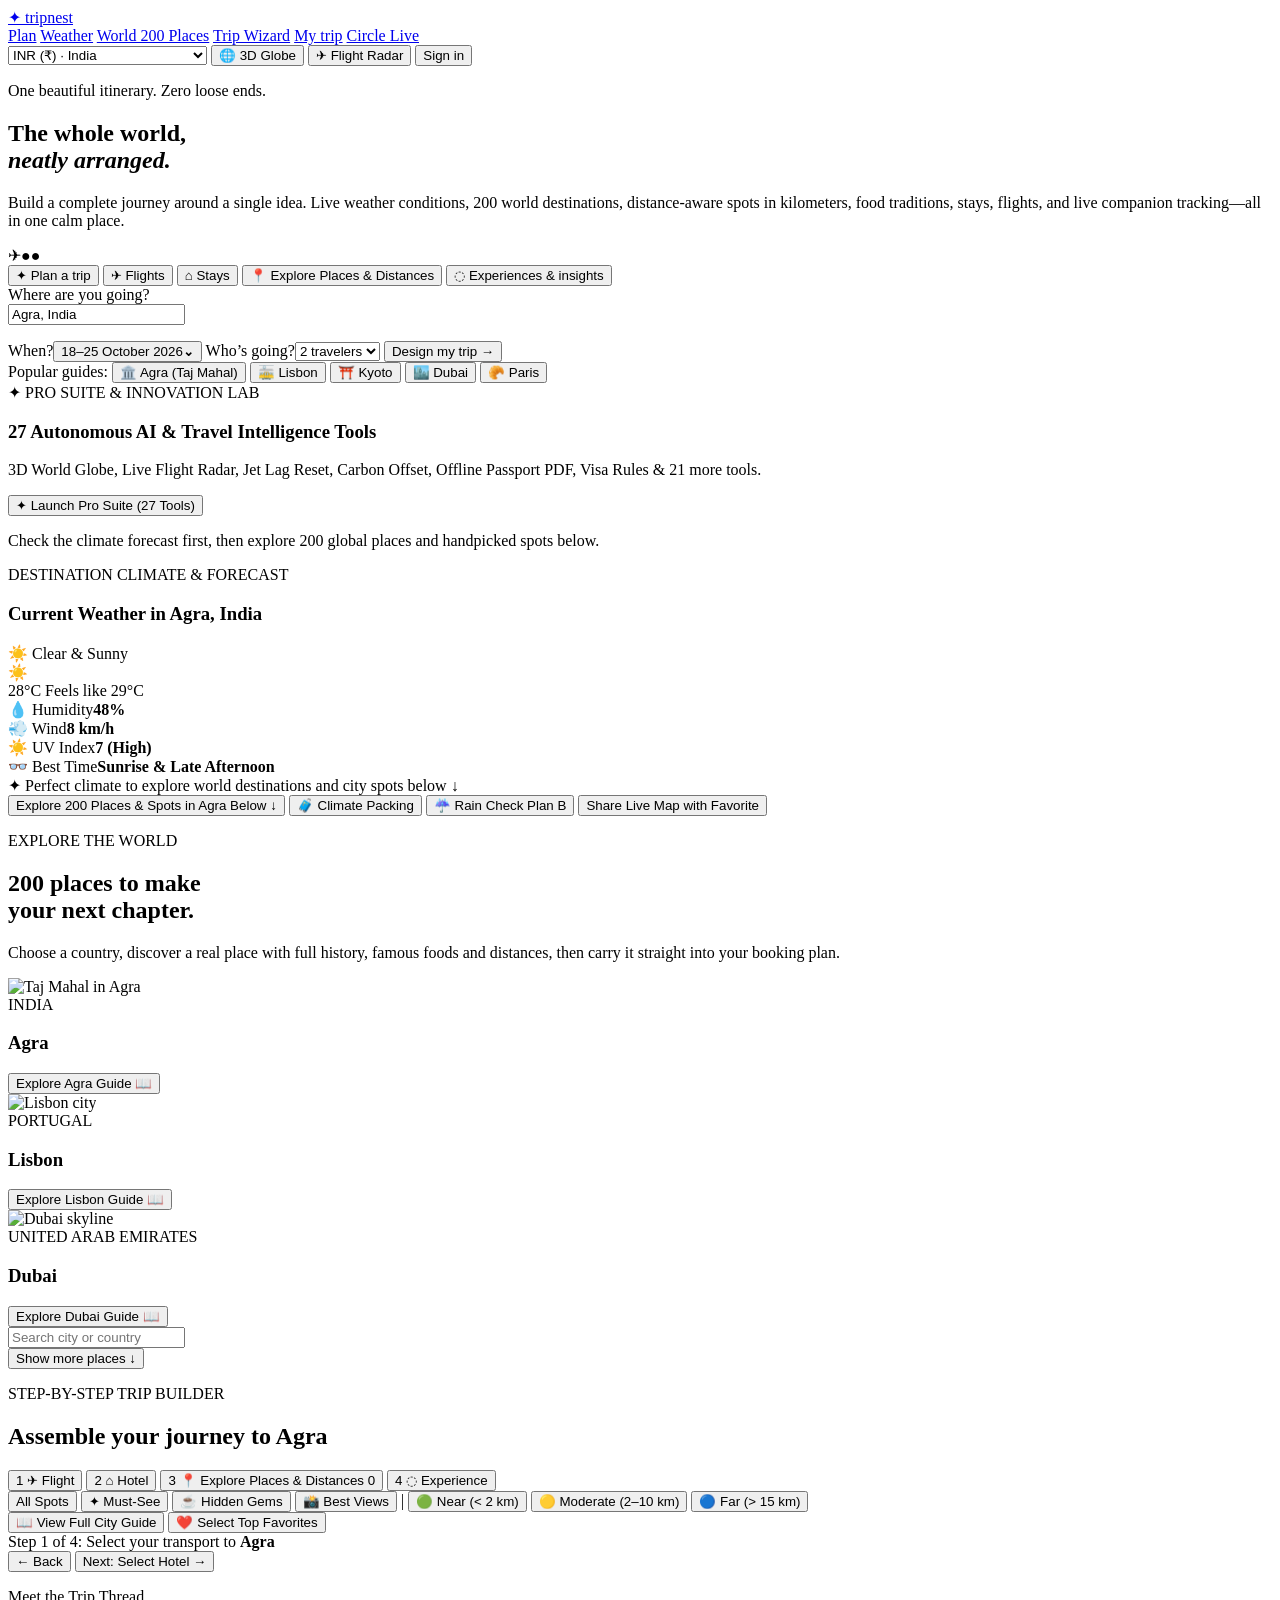
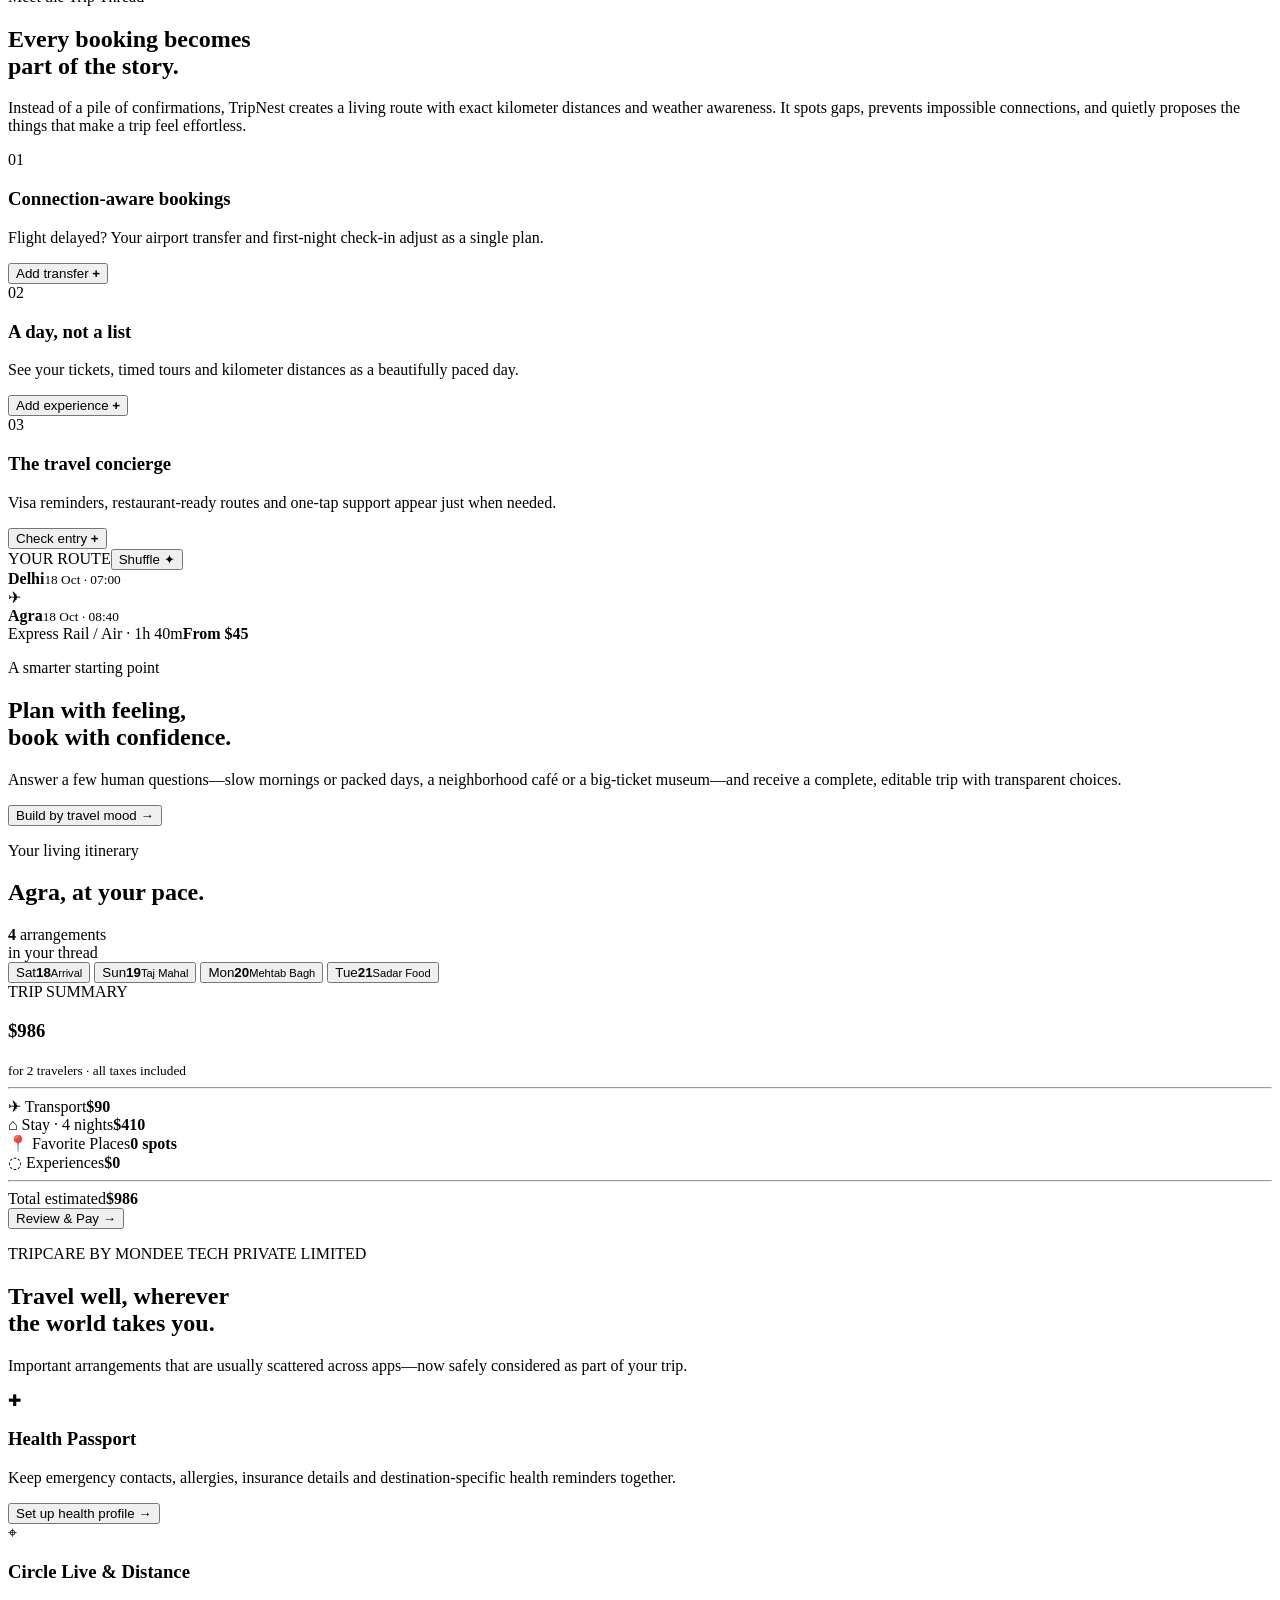
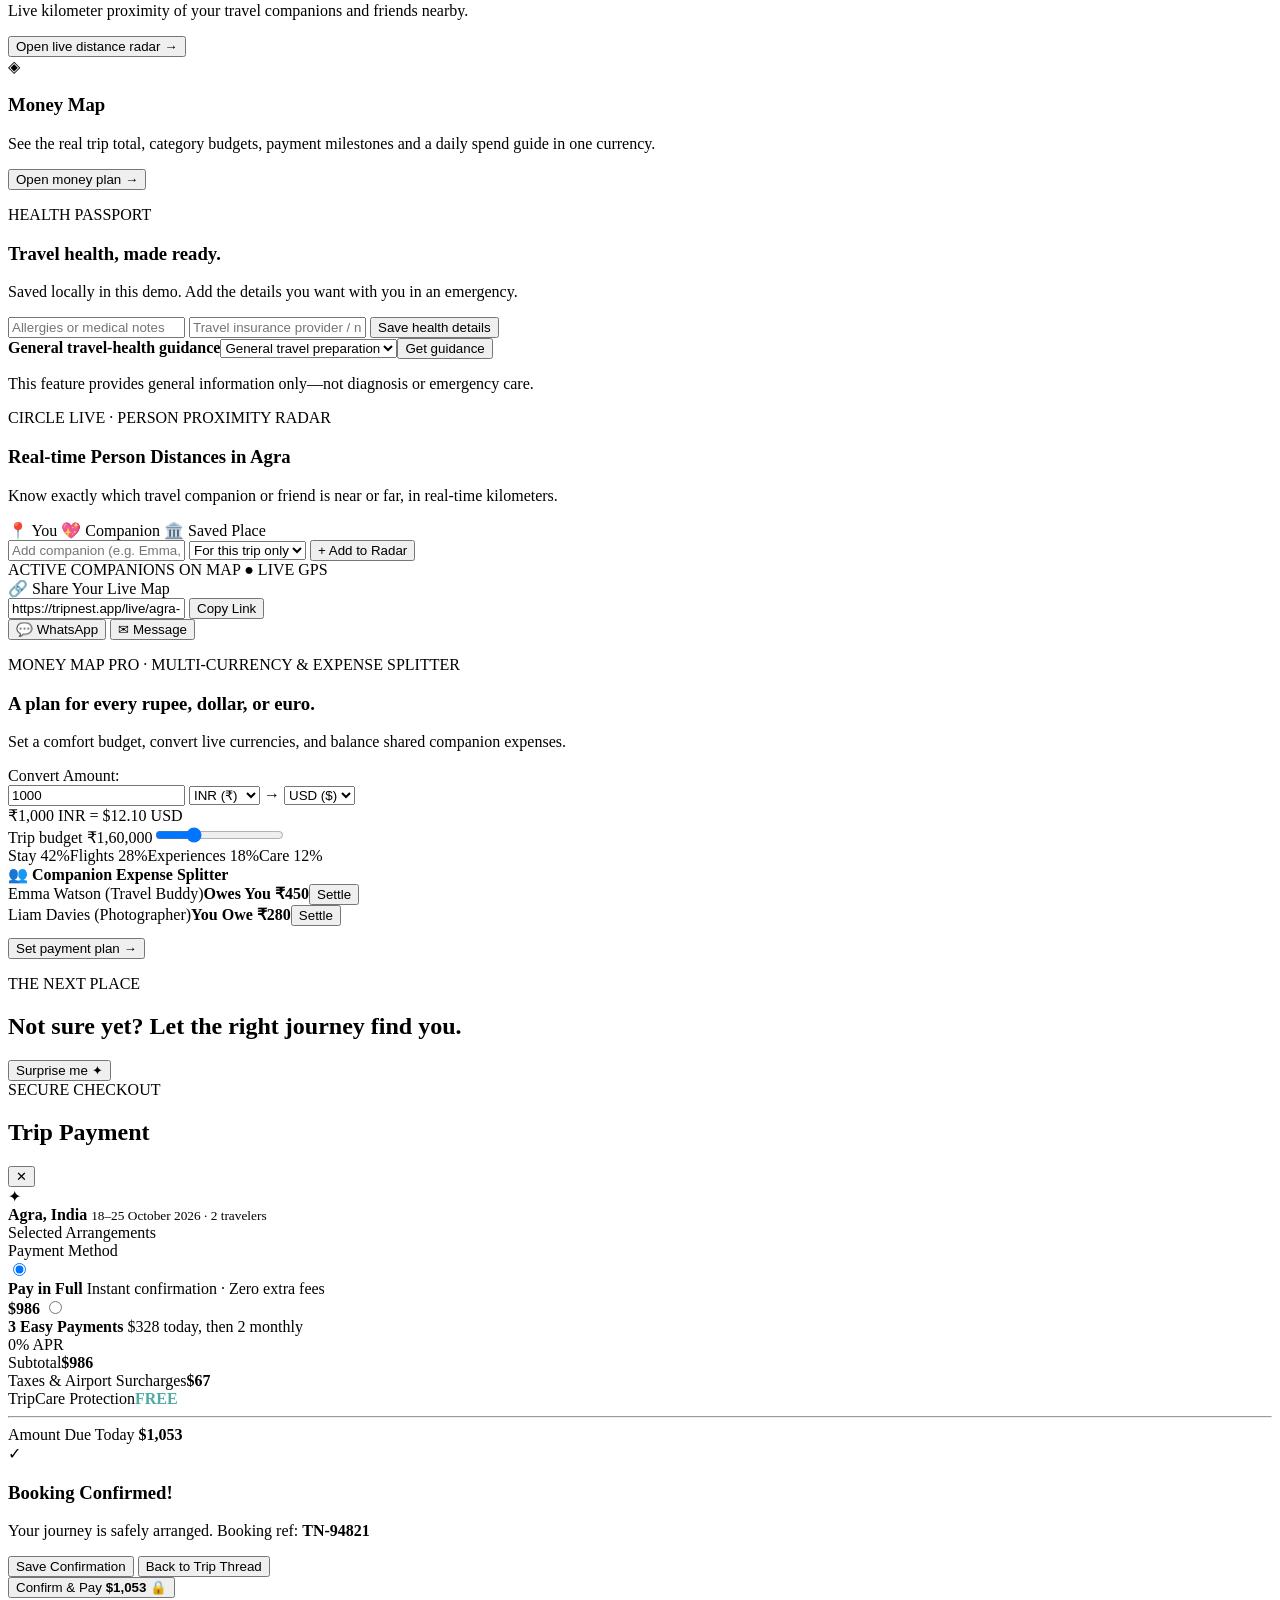
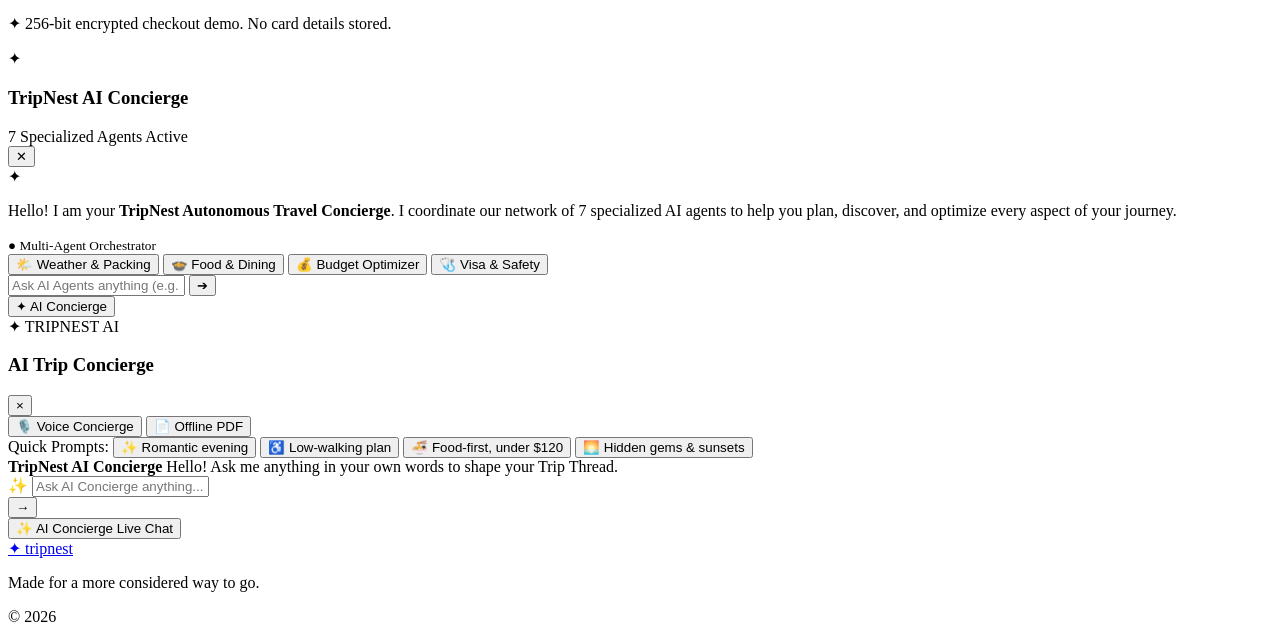
==== index.html @ 968e50c2 "Fix Render deployment: add Procfile, render.yaml, runtime.txt, update PORT binding & root layout" ====
<!doctype html>
<html lang="en">
  <head>
    <meta charset="UTF-8" />
    <meta name="viewport" content="width=device-width, initial-scale=1.0" />
    <title>TripNest — Everything for the journey</title>
    <link rel="preconnect" href="https://fonts.googleapis.com" />
    <link rel="preconnect" href="https://fonts.gstatic.com" crossorigin />
    <link href="https://fonts.googleapis.com/css2?family=DM+Sans:wght@400;500;600;700&family=Playfair+Display:wght@600;700&display=swap" rel="stylesheet" />
    <link rel="stylesheet" href="css/styles.css" />
    <link rel="stylesheet" href="css/styles-extra.css" />
    <link rel="stylesheet" href="css/styles-interactive.css" />
    <link rel="stylesheet" href="css/styles-world.css" />
    <link rel="stylesheet" href="css/styles-booking.css" />
    <link rel="stylesheet" href="css/styles-health.css" />
    <link rel="stylesheet" href="css/styles-features.css" />
    <link rel="stylesheet" href="https://unpkg.com/leaflet@1.9.4/dist/leaflet.css" crossorigin="" />
    <link rel="stylesheet" href="css/styles-livemap.css" />


    
  </head>
  <body>
    <header class="nav wrap">
      <a class="brand" href="#top" aria-label="TripNest home"><span>✦</span> tripnest</a>
      <nav>
        <a href="#planner">Plan</a>
        <a href="#weatherSection">Weather</a>
        <a href="#worldExplorer">World 200 Places</a>
        <a href="#wizardSection">Trip Wizard</a>
        <a href="#itinerary">My trip</a>
        <a href="#essentials">Circle Live</a>
      </nav>
      <div class="nav-actions">
        <select id="currencySelector" class="currency-nav-select" title="Change Currency">
          <option value="USD">USD ($) · United States</option>
          <option value="INR" selected>INR (₹) · India</option>
          <option value="EUR">EUR (€) · Europe</option>
          <option value="GBP">GBP (£) · United Kingdom</option>
          <option value="JPY">JPY (¥) · Japan</option>
          <option value="AED">AED (د.إ) · UAE</option>
          <option value="SGD">SGD (S$) · Singapore</option>
          <option value="AUD">AUD (A$) · Australia</option>
          <option value="CAD">CAD (C$) · Canada</option>
          <option value="CHF">CHF (Fr) · Switzerland</option>
          <option value="KRW">KRW (₩) · South Korea</option>
          <option value="THB">THB (฿) · Thailand</option>
          <option value="MYR">MYR (RM) · Malaysia</option>
          <option value="IDR">IDR (Rp) · Indonesia</option>
          <option value="TRY">TRY (₺) · Turkey</option>
          <option value="BRL">BRL (R$) · Brazil</option>
          <option value="MXN">MXN ($) · Mexico</option>
          <option value="ZAR">ZAR (R) · South Africa</option>
          <option value="EGP">EGP (£) · Egypt</option>
          <option value="NPR">NPR (रू) · Nepal</option>
          <option value="LKR">LKR (₨) · Sri Lanka</option>
          <option value="PKR">PKR (₨) · Pakistan</option>
          <option value="OMR">OMR (ر.ع.) · Oman</option>
          <option value="QAR">QAR (ر.ق) · Qatar</option>
          <option value="VND">VND (₫) · Vietnam</option>
          <option value="CNY">CNY (¥) · China</option>
          <option value="HKD">HKD (HK$) · Hong Kong</option>
          <option value="NOK">NOK (kr) · Norway / Iceland</option>
          <option value="SEK">SEK (kr) · Sweden</option>
          <option value="DKK">DKK (kr) · Denmark</option>
          <option value="CZK">CZK (Kč) · Czech Republic</option>
          <option value="PLN">PLN (zł) · Poland</option>
          <option value="HUF">HUF (Ft) · Hungary</option>
          <option value="NZD">NZD (NZ$) · New Zealand</option>
          <option value="MAD">MAD (د.م.) · Morocco</option>
          <option value="KES">KES (KSh) · Kenya</option>
          <option value="TZS">TZS (TSh) · Tanzania</option>
          <option value="PEN">PEN (S/) · Peru</option>
          <option value="ARS">ARS ($) · Argentina</option>
          <option value="CUP">CUP ($) · Cuba</option>
          <option value="MVR">MVR (Rf) · Maldives</option>
          <option value="KHR">KHR (៛) · Cambodia</option>
          <option value="PGK">PGK (K) · Papua New Guinea</option>
        </select>
        <button class="sign-in" id="openGlobeBtn">🌐 3D Globe</button>
        <button class="sign-in" id="openFlightRadarBtn">✈ Flight Radar</button>
        <button class="sign-in" id="accountBtn">Sign in</button>
      </div>
    </header>

    <main id="top">
      <section class="hero wrap">
        <p class="eyebrow">One beautiful itinerary. Zero loose ends.</p>
        <h1>The whole world,<br /><em>neatly arranged.</em></h1>
        <p class="hero-copy">Build a complete journey around a single idea. Live weather conditions, 200 world destinations, distance-aware spots in kilometers, food traditions, stays, flights, and live companion tracking—all in one calm place.</p>
        <div class="hero-art" aria-hidden="true"><span class="sun"></span><span class="orbit orbit-one"></span><span class="orbit orbit-two"></span><span class="plane">✈</span><span class="pin pin-one">●</span><span class="pin pin-two">●</span></div>
      </section>

      <!-- Main Planner Search Box with Autocomplete -->
      <section class="planner wrap" id="planner">
        <div class="tab-row" role="tablist" aria-label="Travel booking type">
          <button class="active" data-tab="trip">✦ Plan a trip</button>
          <button data-tab="flight">✈ Flights</button>
          <button data-tab="stay">⌂ Stays</button>
          <button data-tab="places">📍 Explore Places & Distances</button>
          <button data-tab="tour">◌ Experiences & insights</button>
        </div>

        <form id="searchForm" class="search-box">
          <div class="search-field-group">
            <label for="destination">Where are you going?</label>
            <div class="autocomplete-wrapper">
              <input id="destination" type="text" autocomplete="off" value="Agra, India" placeholder="Type city or country (e.g. Agra, Kyoto, Dubai, Paris)..." />
              <ul id="suggestions" class="suggestions-list hidden" role="listbox"></ul>
            </div>
          </div>
          <label>When?<button id="datePickerBtn" class="date-trigger" type="button"><span id="dateLabel">18–25 October 2026</span><b>⌄</b></button></label>
          <label>Who’s going?<select id="travelers"><option>2 travelers</option><option>1 traveler</option><option>3 travelers</option><option>4 travelers</option></select></label>
          <button class="search-btn" type="submit">Design my trip <span>→</span></button>
        </form>
        <div class="quick-destination-pills">
          <span>Popular guides:</span>
          <button type="button" class="quick-pill-btn" data-guide-place="Agra, India">🏛️ Agra (Taj Mahal)</button>
          <button type="button" class="quick-pill-btn" data-guide-place="Lisbon, Portugal">🚋 Lisbon</button>
          <button type="button" class="quick-pill-btn" data-guide-place="Kyoto, Japan">⛩️ Kyoto</button>
          <button type="button" class="quick-pill-btn" data-guide-place="Dubai, United Arab Emirates">🏙️ Dubai</button>
          <button type="button" class="quick-pill-btn" data-guide-place="Paris, France">🥐 Paris</button>
        </div>

        <!-- Integrated Pro Suite & Innovation Lab Featured Banner -->
        <div class="planner-suite-banner" id="plannerSuiteBanner">
          <div class="planner-suite-header">
            <div class="planner-suite-title">
              <span class="planner-suite-badge">✦ PRO SUITE & INNOVATION LAB</span>
              <h3>27 Autonomous AI & Travel Intelligence Tools</h3>
              <p>3D World Globe, Live Flight Radar, Jet Lag Reset, Carbon Offset, Offline Passport PDF, Visa Rules & 21 more tools.</p>
            </div>
            <button class="sign-in highlight-suite-btn" id="openOmniSuiteBtn">✦ Launch Pro Suite (27 Tools)</button>
          </div>
        </div>
        <p class="helper" id="searchMessage">Check the climate forecast first, then explore 200 global places and handpicked spots below.</p>
      </section>

      <!-- 1. LIVE WEATHER & CLIMATE CONDITIONS -->
      <section class="wrap weather-section" id="weatherSection">
        <div class="weather-card-container">
          <div class="weather-header">
            <div>
              <p class="eyebrow">DESTINATION CLIMATE & FORECAST</p>
              <h3>Current Weather in <span id="weatherCity">Agra, India</span></h3>
            </div>
            <span class="weather-badge" id="weatherConditionBadge">☀️ Clear & Sunny</span>
          </div>
          <div class="weather-body" id="weatherBody">
            <div class="weather-main-stat">
              <div class="weather-big-icon" id="weatherIcon">☀️</div>
              <div class="weather-temp-wrap">
                <span class="weather-temp" id="weatherTemp">28°C</span>
                <span class="weather-feels" id="weatherFeels">Feels like 29°C</span>
              </div>
            </div>
            <div class="weather-metrics">
              <div class="w-metric"><span>💧 Humidity</span><b id="weatherHumidity">48%</b></div>
              <div class="w-metric"><span>💨 Wind</span><b id="weatherWind">8 km/h</b></div>
              <div class="w-metric"><span>☀️ UV Index</span><b id="weatherUV">7 (High)</b></div>
              <div class="w-metric"><span>👓 Best Time</span><b id="weatherBestTime">Sunrise & Late Afternoon</b></div>
            </div>
            <div class="weather-forecast-days" id="weatherDays">
              <!-- Rendered via JS -->
            </div>
          </div>
          <div class="weather-action-bar">
            <div class="w-action-text">
              <span>✦ Perfect climate to explore world destinations and city spots below ↓</span>
            </div>
            <button id="jumpToPlacesBtn" class="weather-explore-btn" type="button">
              Explore 200 Places & Spots in <span class="dest-target-name">Agra</span> Below ↓
            </button>
            <button id="openPackingBtn" class="weather-share-btn" type="button">🧳 Climate Packing</button>
            <button id="openRainCheckBtn" class="weather-share-btn" type="button">☔ Rain Check Plan B</button>
            <button id="shareLiveMapBtn" class="weather-share-btn" type="button">Share Live Map with Favorite</button>
          </div>
        </div>
      </section>

      <!-- 2. EXPLORE THE WORLD: 50 PLACES TO MAKE YOUR NEXT CHAPTER (PLACED DIRECTLY UNDER WEATHER) -->
      <section class="world-explorer" id="worldExplorer">
        <div class="wrap">
          <div class="explorer-head">
            <div>
              <p class="eyebrow">EXPLORE THE WORLD</p>
              <h2>200 places to make<br />your next chapter.</h2>
            </div>
            <p>Choose a country, discover a real place with full history, famous foods and distances, then carry it straight into your booking plan.</p>
          </div>
          <div class="featured-places">
            <article class="feature-place"><img src="https://images.unsplash.com/photo-1564507592333-c60657eea523?auto=format&fit=crop&w=900&q=80" alt="Taj Mahal in Agra" /><div><span>INDIA</span><h3>Agra</h3><button data-guide-place="Agra, India">Explore Agra Guide 📖</button></div></article>
            <article class="feature-place"><img src="https://images.unsplash.com/photo-1509840841025-9088ba78a826?auto=format&fit=crop&w=900&q=80" alt="Lisbon city" /><div><span>PORTUGAL</span><h3>Lisbon</h3><button data-guide-place="Lisbon, Portugal">Explore Lisbon Guide 📖</button></div></article>
            <article class="feature-place"><img src="https://images.unsplash.com/photo-1512453979798-5ea266f8880c?auto=format&fit=crop&w=900&q=80" alt="Dubai skyline" /><div><span>UNITED ARAB EMIRATES</span><h3>Dubai</h3><button data-guide-place="Dubai, United Arab Emirates">Explore Dubai Guide 📖</button></div></article>
          </div>
          <div class="explorer-controls">
            <input id="placeSearch" placeholder="Search city or country" />
            <div id="continentFilters" class="continent-filters"></div>
          </div>
          <div class="place-grid" id="placeGrid"></div>
          <button class="load-more" id="loadMore">Show more places ↓</button>
        </div>
      </section>

      <!-- 3. STEP-BY-STEP TRIP BUILDER & CITY PLACES EXPLORER -->
      <section class="wrap wizard-section" id="wizardSection">
        <div class="wizard-container">
          <div class="wizard-header">
            <div>
              <p class="eyebrow">STEP-BY-STEP TRIP BUILDER</p>
              <h2 id="wizardHeading">Assemble your journey to <span class="dest-target-name">Agra</span></h2>
            </div>
            <div class="wizard-steps-nav">
              <button class="w-step-btn active" data-step="0"><span class="step-num">1</span> ✈ Flight</button>
              <button class="w-step-btn" data-step="1"><span class="step-num">2</span> ⌂ Hotel</button>
              <button class="w-step-btn" data-step="2"><span class="step-num">3</span> 📍 Explore Places & Distances <span id="favCountBadge" class="fav-count-pill">0</span></button>
              <button class="w-step-btn" data-step="3"><span class="step-num">4</span> ◌ Experience</button>
            </div>
          </div>

          <!-- Filter & Distance Toolbar for Places Step -->
          <div id="placesFilterBar" class="places-filter-toolbar hidden">
            <div class="places-filter-chips">
              <button class="place-filter-btn active" data-place-filter="all">All Spots</button>
              <button class="place-filter-btn" data-place-filter="must-see">✦ Must-See</button>
              <button class="place-filter-btn" data-place-filter="hidden-gem">☕ Hidden Gems</button>
              <button class="place-filter-btn" data-place-filter="view">📸 Best Views</button>
              <span class="filter-divider">|</span>
              <!-- Distance in Kilometers filters -->
              <button class="distance-filter-btn" data-distance-filter="near">🟢 Near (&lt; 2 km)</button>
              <button class="distance-filter-btn" data-distance-filter="moderate">🟡 Moderate (2–10 km)</button>
              <button class="distance-filter-btn" data-distance-filter="far">🔵 Far (&gt; 15 km)</button>
            </div>
            <div class="places-toolbar-actions">
              <button id="viewCityGuideBtn" class="city-guide-trigger-btn">📖 View Full City Guide</button>
              <button id="selectAllFavsBtn" class="select-all-favs-btn">❤️ Select Top Favorites</button>
            </div>
          </div>

          <div class="wizard-body">
            <div class="wizard-cards-grid" id="wizardCards"></div>
          </div>

          <div class="wizard-footer">
            <div class="wizard-status-info">
              <span id="wizardStepLabel">Step 1 of 4: Select your transport to <b class="dest-target-name">Agra</b></span>
            </div>
            <div class="wizard-actions">
              <button id="wizardBack" class="wizard-btn-back hidden">← Back</button>
              <button id="wizardNext" class="wizard-btn-next">Next: Select Hotel →</button>
            </div>
          </div>
        </div>
      </section>

      <section class="wrap concept" id="discover">
        <div><p class="eyebrow">Meet the Trip Thread</p><h2>Every booking becomes<br />part of the story.</h2></div>
        <p>Instead of a pile of confirmations, TripNest creates a living route with exact kilometer distances and weather awareness. It spots gaps, prevents impossible connections, and quietly proposes the things that make a trip feel effortless.</p>
      </section>

      <section class="wrap experience-grid" aria-label="Trip arrangements">
        <article class="feature-card coral"><span>01</span><h3>Connection-aware bookings</h3><p>Flight delayed? Your airport transfer and first-night check-in adjust as a single plan.</p><button data-add="Airport transfer">Add transfer <b>+</b></button></article>
        <article class="feature-card blue"><span>02</span><h3>A day, not a list</h3><p>See your tickets, timed tours and kilometer distances as a beautifully paced day.</p><button data-add="Pastel de nata workshop">Add experience <b>+</b></button></article>
        <article class="feature-card yellow"><span>03</span><h3>The travel concierge</h3><p>Visa reminders, restaurant-ready routes and one-tap support appear just when needed.</p><button data-add="Visa & entry check">Check entry <b>+</b></button></article>
      </section>

      <section class="wrap split-section">
        <div class="route-card"><div class="route-top"><span>YOUR ROUTE</span><button id="shuffleRoute">Shuffle ✦</button></div><div class="route-line"><div><i></i><b id="routeStart">Delhi</b><small>18 Oct · 07:00</small></div><span>✈</span><div><i></i><b id="routeEnd">Agra</b><small>18 Oct · 08:40</small></div></div><div class="route-footer"><span>Express Rail / Air · 1h 40m</span><strong id="routePrice">From $45</strong></div></div>
        <div><p class="eyebrow">A smarter starting point</p><h2>Plan with feeling,<br />book with confidence.</h2><p class="section-copy">Answer a few human questions—slow mornings or packed days, a neighborhood café or a big-ticket museum—and receive a complete, editable trip with transparent choices.</p><button class="outline-btn" id="buildMood">Build by travel mood →</button></div>
      </section>

      <!-- Living Itinerary + Trip Summary Total Card with Inter-Place Kilometers -->
      <section class="wrap itinerary-section" id="itinerary">
        <div class="section-head">
          <div><p class="eyebrow">Your living itinerary</p><h2 id="itineraryTitle">Agra, at your pace.</h2></div>
          <div class="trip-count"><b id="itemCount">4</b> arrangements<br />in your thread</div>
        </div>
        <div class="itinerary-layout">
          <div class="days">
            <button class="day active" data-day="0"><span>Sat</span><b>18</b><small>Arrival</small></button>
            <button class="day" data-day="1"><span>Sun</span><b>19</b><small>Taj Mahal</small></button>
            <button class="day" data-day="2"><span>Mon</span><b>20</b><small>Mehtab Bagh</small></button>
            <button class="day" data-day="3"><span>Tue</span><b>21</b><small>Sadar Food</small></button>
          </div>
          <div class="schedule" id="schedule"></div>
          
          <!-- Real-time Interactive Trip Total Summary Box -->
          <aside class="trip-total-summary-card">
            <div class="summary-badge">TRIP SUMMARY</div>
            <h3 id="summaryTotal">$986</h3>
            <small id="summaryTravelerCount">for 2 travelers · all taxes included</small>
            <hr />
            <div class="summary-items-list" id="summarySelectedItems">
              <div class="summary-row"><span class="sum-name">✈ Transport</span><b class="sum-price" id="sumFlightPrice">$90</b></div>
              <div class="summary-row"><span class="sum-name">⌂ Stay · 4 nights</span><b class="sum-price" id="sumStayPrice">$410</b></div>
              <div class="summary-row"><span class="sum-name">📍 Favorite Places</span><b class="sum-price" id="sumPlacesCount" style="color: var(--teal);">0 spots</b></div>
              <div class="summary-row" id="sumTourRow"><span class="sum-name">◌ Experiences</span><b class="sum-price" id="sumTourPrice">$0</b></div>
            </div>
            <hr />
            <div class="summary-total-row"><span>Total estimated</span><strong id="summaryGrandTotal">$986</strong></div>
            <button id="openPaymentDrawerBtn" class="pay-drawer-trigger-btn">Review & Pay →</button>
          </aside>
        </div>
      </section>

      <!-- Essentials with Live Person / Companion Distance Proximity in Circle Live -->
      <section class="wrap essentials" id="essentials">
        <div class="essentials-head"><div><p class="eyebrow">TRIPCARE BY MONDEE TECH PRIVATE LIMITED</p><h2>Travel well, wherever<br />the world takes you.</h2></div><p>Important arrangements that are usually scattered across apps—now safely considered as part of your trip.</p></div>
        <div class="essential-grid">
          <article><span>✚</span><h3>Health Passport</h3><p>Keep emergency contacts, allergies, insurance details and destination-specific health reminders together.</p><button data-panel="healthPanel">Set up health profile →</button></article>
          <article><span>⌖</span><h3>Circle Live & Distance</h3><p>Live kilometer proximity of your travel companions and friends nearby.</p><button data-panel="locationPanel">Open live distance radar →</button></article>
          <article><span>◈</span><h3>Money Map</h3><p>See the real trip total, category budgets, payment milestones and a daily spend guide in one currency.</p><button data-panel="budgetPanel">Open money plan →</button></article>
        </div>
        <div class="care-panel" id="healthPanel">
          <div><p class="eyebrow">HEALTH PASSPORT</p><h3>Travel health, made ready.</h3><p>Saved locally in this demo. Add the details you want with you in an emergency.</p></div>
          <form id="healthForm">
            <input id="allergies" placeholder="Allergies or medical notes" />
            <input id="insurance" placeholder="Travel insurance provider / number" />
            <button>Save health details</button>
          </form>
          <div class="health-advice"><b>General travel-health guidance</b><select id="healthTopic"><option value="general">General travel preparation</option><option value="mobility">Mobility and comfort</option><option value="medication">Medication planning</option><option value="heat">Heat and hydration</option></select><button type="button" id="healthAdviceBtn">Get guidance</button><p id="healthAdviceResult">This feature provides general information only—not diagnosis or emergency care.</p></div>
        </div>

        <!-- CIRCLE LIVE DISTANCE & PERSON PROXIMITY PANEL -->
        <div class="care-panel hidden" id="locationPanel">
          <div class="clp-header">
            <div>
              <p class="eyebrow">CIRCLE LIVE · PERSON PROXIMITY RADAR</p>
              <h3>Real-time Person Distances in <span class="dest-target-name">Agra</span></h3>
              <p>Know exactly which travel companion or friend is near or far, in real-time kilometers.</p>
            </div>
          </div>

          <!-- Interactive Leaflet Live Map -->
          <div class="live-map-wrapper">
            <div id="liveMap" class="live-map"></div>
            <div class="map-legend">
              <span class="legend-you">📍 You</span>
              <span class="legend-companion">💖 Companion</span>
              <span class="legend-place">🏛️ Saved Place</span>
            </div>
          </div>

          <!-- Add Companion Controls -->
          <div class="share-box">
            <input id="shareWith" placeholder="Add companion (e.g. Emma, Liam)..." />
            <select id="shareDuration"><option>For this trip only</option><option>Next 24 hours</option><option>Until I stop it</option></select>
            <button id="shareBtn" type="button">+ Add to Radar</button>
          </div>

          <!-- Live Radar Companion List -->
          <div class="circle-live-people-container">
            <div class="circle-radar-header">
              <span>ACTIVE COMPANIONS ON MAP</span>
              <span class="live-pulse-badge">● LIVE GPS</span>
            </div>
            <div class="circle-people-list" id="circlePeopleList">
              <!-- Dynamically populated with distance in km -->
            </div>
          </div>

          <!-- Share Live Map Link Controls -->
          <div class="share-link-controls">
            <div class="share-link-label"><span>🔗</span> Share Your Live Map</div>
            <div class="share-link-row">
              <input id="shareLinkInput" class="share-link-input" type="text" readonly value="https://tripnest.app/live/agra-link-demo" />
              <button id="copyShareLinkBtn" class="copy-link-btn">Copy Link</button>
            </div>
            <div class="share-quick-btns">
              <button id="shareWhatsAppBtn" class="share-wa-btn">💬 WhatsApp</button>
              <button id="shareMessageBtn" class="share-msg-btn">✉ Message</button>
            </div>
          </div>
        </div>

        <div class="care-panel hidden" id="budgetPanel">
          <div>
            <p class="eyebrow">MONEY MAP PRO · MULTI-CURRENCY & EXPENSE SPLITTER</p>
            <h3>A plan for every rupee, dollar, or euro.</h3>
            <p>Set a comfort budget, convert live currencies, and balance shared companion expenses.</p>
            <div class="currency-converter-box">
              <label>Convert Amount:</label>
              <div class="cc-row">
                <input id="ccAmount" type="number" value="1000" />
                <select id="ccFrom"><option value="USD">USD ($)</option><option value="INR" selected>INR (₹)</option><option value="EUR">EUR (€)</option><option value="AED">AED</option></select>
                <span>→</span>
                <select id="ccTo"><option value="USD" selected>USD ($)</option><option value="INR">INR (₹)</option><option value="EUR">EUR (€)</option><option value="AED">AED</option></select>
              </div>
              <div class="cc-result" id="ccResult">₹1,000 INR = $12.10 USD</div>
            </div>
          </div>
          <div class="budget-controls">
            <label>Trip budget <output id="budgetValue">₹1,60,000</output><input id="budgetRange" type="range" min="30000" max="500000" value="160000" step="5000" /></label>
            <div class="budget-bars"><span style="width:42%">Stay 42%</span><span style="width:28%">Flights 28%</span><span style="width:18%">Experiences 18%</span><span style="width:12%">Care 12%</span></div>
            <div class="companion-splitter-box">
              <b>👥 Companion Expense Splitter</b>
              <div class="splitter-list" id="splitterList">
                <div class="split-row"><span>Emma Watson (Travel Buddy)</span><strong class="owes-positive">Owes You ₹450</strong><button class="settle-btn">Settle</button></div>
                <div class="split-row"><span>Liam Davies (Photographer)</span><strong class="owes-negative">You Owe ₹280</strong><button class="settle-btn">Settle</button></div>
              </div>
            </div>
            <button id="paymentBtn" style="margin-top: 12px;">Set payment plan →</button>
          </div>
        </div>
      </section>

      <section class="wrap newsletter">
        <div><p class="eyebrow">THE NEXT PLACE</p><h2>Not sure yet? Let the right journey find you.</h2></div>
        <button id="surpriseBtn">Surprise me ✦</button>
      </section>
    </main>

    <!-- Dialogs -->
    <dialog id="accountDialog">
      <button class="close-modal" id="closeAccount" aria-label="Close">×</button>
      <p class="eyebrow">YOUR TRIPNEST ACCOUNT</p>
      <h2>Make every journey yours.</h2>
      <div class="account-tabs">
        <button class="active" data-account="signup">Create account</button>
        <button data-account="signin">Sign in</button>
      </div>
      <form id="accountForm">
        <input id="fullName" placeholder="Full name" required />
        <input id="email" type="email" placeholder="Email address" required />
        <input id="phone" type="tel" placeholder="Phone (optional)" />
        <input id="password" type="password" placeholder="Password" required />
        <button>Create my account</button>
      </form>
      <small>Your personal trip preferences are saved to your private TripNest profile.</small>
    </dialog>

    <dialog id="dateDialog">
      <button class="close-modal" id="closeDate" aria-label="Close">×</button>
      <p class="eyebrow">CHOOSE YOUR TRAVEL WINDOW</p>
      <h2>When will you go?</h2>
      <div class="calendar-controls">
        <select id="monthSelect" aria-label="Month"></select>
        <select id="yearSelect" aria-label="Year"></select>
      </div>
      <div class="weekdays"><span>Sun</span><span>Mon</span><span>Tue</span><span>Wed</span><span>Thu</span><span>Fri</span><span>Sat</span></div>
      <div class="calendar" id="calendar"></div>
      <p class="date-status" id="dateStatus">Choose a departure date, then a return date.</p>
      <button class="modal-main" id="applyDates">Apply travel dates</button>
    </dialog>

    <dialog id="bookingDialog" class="booking-dialog">
      <button class="close-modal" id="closeBooking" aria-label="Close">×</button>
      <div id="bookingContent"></div>
    </dialog>

    <!-- COMPREHENSIVE CITY & PLACE GUIDE MODAL -->
    <dialog id="placeDetailModal" class="place-detail-modal">
      <div class="pdm-header-wrap">
        <button id="closePlaceDetail" class="pdm-close-btn" aria-label="Close Guide">×</button>
        <div class="pdm-hero-banner" id="pdmHeroBanner">
          <img id="pdmHeroImg" src="https://images.unsplash.com/photo-1564507592333-c60657eea523?auto=format&fit=crop&w=900&q=80" alt="" />
          <div class="pdm-hero-overlay">
            <span class="pdm-country-tag" id="pdmCountryTag">INDIA · ASIA</span>
            <h2 id="pdmCityTitle">Agra</h2>
            <p id="pdmTagline">Home of the Taj Mahal, Mughal monuments & legendary sweets</p>
            <div class="pdm-quick-stats">
              <span>⏱ <b id="pdmTimeReq">2–3 Days Optimal</b></span>
              <span>💰 <b id="pdmDailyBudget">$35 – $140 / day</b></span>
              <span>☀️ <b id="pdmBestSeason">Oct to March</b></span>
            </div>
          </div>
        </div>
      </div>

      <div class="pdm-nav-tabs">
        <button class="pdm-tab active" data-pdm-tab="history">🏛️ History & Heritage</button>
        <button class="pdm-tab" data-pdm-tab="foods">🍲 Famous Foods</button>
        <button class="pdm-tab" data-pdm-tab="hotels">🏨 Hotel Arrangements & Km</button>
        <button class="pdm-tab" data-pdm-tab="streets">🏮 Favorite Streets & Distances</button>
        <button class="pdm-tab" data-pdm-tab="expenses">💰 Expenses & Time</button>
      </div>

      <div class="pdm-content-body" id="pdmContentBody">
        <!-- Rendered dynamically by JS -->
      </div>

      <div class="pdm-sticky-footer">
        <div class="pdm-footer-info">
          <span>Ready to shape this journey?</span>
          <b id="pdmFooterCityName">Agra, India Package Ready</b>
        </div>
        <button id="pdmApplyTripBtn" class="pdm-apply-btn">✦ Apply This City to My Trip →</button>
      </div>
    </dialog>

    <!-- RIGHT SIDE DARK SLIDE-IN PAYMENT PANEL -->
    <div id="paymentOverlay" class="payment-overlay"></div>
    <aside id="paymentSidePanel" class="payment-side-drawer" aria-hidden="true">
      <div class="drawer-header">
        <div>
          <span class="drawer-kicker">SECURE CHECKOUT</span>
          <h2 class="drawer-title">Trip Payment</h2>
        </div>
        <button id="closePaymentDrawer" class="drawer-close-btn" aria-label="Close Payment Panel">✕</button>
      </div>

      <div class="drawer-body">
        <div class="drawer-trip-dest">
          <span class="dest-flag">✦</span>
          <div>
            <b id="drawerDestName">Agra, India</b>
            <small id="drawerDates">18–25 October 2026 · 2 travelers</small>
          </div>
        </div>

        <div class="drawer-section-title">Selected Arrangements</div>
        <div class="drawer-item-list" id="drawerItemList">
          <!-- Dynamically populated -->
        </div>

        <div class="drawer-section-title">Payment Method</div>
        <div class="drawer-payment-options">
          <label class="drawer-pay-card active">
            <input type="radio" name="drawerPayMethod" value="full" checked />
            <div class="pay-info">
              <b>Pay in Full</b>
              <span>Instant confirmation · Zero extra fees</span>
            </div>
            <strong id="drawerFullTotal">$986</strong>
          </label>
          <label class="drawer-pay-card">
            <input type="radio" name="drawerPayMethod" value="split" />
            <div class="pay-info">
              <b>3 Easy Payments</b>
              <span id="drawerInstallmentText">$328 today, then 2 monthly</span>
            </div>
            <span class="split-tag">0% APR</span>
          </label>
        </div>

        <div class="drawer-price-summary">
          <div class="d-row"><span>Subtotal</span><b id="drawerSubtotal">$986</b></div>
          <div class="d-row"><span>Taxes & Airport Surcharges</span><b id="drawerTaxes">$67</b></div>
          <div class="d-row"><span>TripCare Protection</span><b style="color: #4eaba4;">FREE</b></div>
          <hr class="drawer-hr" />
          <div class="d-row total-row">
            <span>Amount Due Today</span>
            <strong id="drawerFinalTotal">$1,053</strong>
          </div>
        </div>

        <!-- Order Success State -->
        <div id="drawerSuccessState" class="drawer-success-state hidden">
          <div class="success-icon">✓</div>
          <h3>Booking Confirmed!</h3>
          <p>Your journey is safely arranged. Booking ref: <b id="bookingRef">TN-94821</b></p>
          <div class="success-actions">
            <button id="downloadItineraryBtn" class="drawer-secondary-btn">Save Confirmation</button>
            <button id="finishBookingBtn" class="drawer-primary-btn">Back to Trip Thread</button>
          </div>
        </div>

        <div id="drawerActionState">
          <button id="confirmPayDrawerBtn" class="drawer-confirm-btn">
            <span>Confirm & Pay <strong id="drawerBtnAmount">$1,053</strong></span>
            <span>🔒</span>
          </button>
          <p class="drawer-security-note">✦ 256-bit encrypted checkout demo. No card details stored.</p>
        </div>
      </div>
    </aside>

    <!-- NEW MODAL 1: FLIGHT & TRAIN STATUS RADAR -->
    <dialog id="flightStatusModal" class="flight-status-modal">
      <button class="close-modal" id="closeFlightRadar" aria-label="Close">×</button>
      <p class="eyebrow">LIVE FLIGHT & HIGH-SPEED TRAIN RADAR</p>
      <h2>Transport Status & Digital Boarding Pass</h2>
      <div class="fs-tabs">
        <button class="active" data-fs-tab="flight">✈ Flights Radar</button>
        <button data-fs-tab="train">🚆 High-Speed Trains</button>
      </div>
      <div class="fs-body">
        <div class="fs-search-row">
          <input id="fsSearchInput" placeholder="Search Flight No. (e.g. EK-502, TP-102, Gatimaan)..." />
          <button id="fsSearchBtn">Check Status</button>
        </div>
        <div class="fs-list" id="fsList">
          <!-- Dynamically Populated -->
        </div>

        <div class="seat-picker-section">
          <b>💺 Interactive Seat Selector</b>
          <small>Select your preferred seat for instant boarding pass generation</small>
          <div class="seat-grid" id="seatGrid">
            <!-- 6 Rows x 6 Seats Grid rendered by JS -->
          </div>
          <div class="selected-seat-info" id="selectedSeatInfo">Selected Seat: <b>12A (Window)</b></div>
        </div>

        <div class="boarding-pass-card" id="boardingPassCard">
          <div class="bp-header">
            <div>
              <span class="bp-brand">✦ TRIPNEST BOARDING PASS</span>
              <h3 id="bpFlightTitle">Gatimaan Express / Airport Connection</h3>
            </div>
            <span class="bp-badge">CONFIRMED</span>
          </div>
          <div class="bp-body">
            <div class="bp-col"><span>PASSENGER</span><b id="bpPassenger">Traveler</b></div>
            <div class="bp-col"><span>DESTINATION</span><b id="bpDest">Agra (AGR)</b></div>
            <div class="bp-col"><span>SEAT</span><b id="bpSeat">12A</b></div>
            <div class="bp-col"><span>GATE / PLATFORM</span><b>Gate 4 / Plat 1</b></div>
            <div class="bp-col"><span>BOARDING</span><b>06:30 AM</b></div>
            <div class="bp-col"><span>PASS CODE</span><b id="bpPassCode">TN-PASS-884</b></div>
          </div>
          <div class="bp-barcode-row">
            <div class="bp-barcode">||||| | |||| ||| ||||| || |||||| ||| |||||</div>
            <button id="downloadPassBtn" class="bp-download-btn">📲 Save Digital Pass</button>
          </div>
        </div>
      </div>
    </dialog>

    <!-- NEW MODAL 2: 3D WORLD GLOBE EXPLORER -->
    <dialog id="globeExplorerModal" class="globe-modal">
      <button class="close-modal" id="closeGlobeModal" aria-label="Close">×</button>
      <div class="globe-modal-header">
        <p class="eyebrow">INTERACTIVE 3D GLOBE EXPLORER</p>
        <h2>200 World Destinations & Flight Trajectories</h2>
        <div class="globe-controls">
          <button id="toggleGlobeRotateBtn">⏸ Pause Rotation</button>
          <button id="toggleGlobeArcsBtn">✈ Toggle Flight Arcs</button>
          <span class="globe-hint">Click & drag to spin globe · Hover pin to inspect city</span>
        </div>
      </div>
      <div class="globe-canvas-wrapper">
        <canvas id="globeCanvas" width="760" height="460"></canvas>
        <div class="globe-pin-info" id="globePinInfo">
          <b id="gpiCity">Agra, India</b>
          <span id="gpiDetail">Taj Mahal marble wonderland & Mughal heritage</span>
          <button id="gpiExploreBtn">Explore City Guide →</button>
        </div>
      </div>
    </dialog>

    <!-- NEW MODAL 3: OFFLINE TRAVEL PASSPORT PDF BOOKLET -->
    <dialog id="passportPdfModal" class="passport-pdf-modal">
      <button class="close-modal" id="closePassportPdf" aria-label="Close">×</button>
      <div class="passport-booklet" id="passportBooklet">
        <div class="pb-cover">
          <span class="pb-emblem">✦</span>
          <h2>TRIPNEST OFFICIAL TRAVEL PASSPORT</h2>
          <small>CONFIRMED ITINERARY & EMERGENCY HEALTH PROFILE</small>
        </div>
        <div class="pb-body">
          <div class="pb-section">
            <b>1. TRIP SUMMARY & DATES</b>
            <div class="pb-row"><span>Destination:</span><b id="pdfDest">Agra, India</b></div>
            <div class="pb-row"><span>Dates:</span><b id="pdfDates">18 Oct – 25 Oct 2026</b></div>
            <div class="pb-row"><span>Travelers:</span><b id="pdfTravelers">2 Travelers</b></div>
            <div class="pb-row"><span>Booking Ref:</span><b id="pdfRef">TN-94821</b></div>
          </div>
          <div class="pb-section">
            <b>2. TRANSPORT & HOTEL VOUCHER</b>
            <div class="pb-row"><span>Flight / Express:</span><b id="pdfFlight">Gatimaan Express (Executive)</b></div>
            <div class="pb-row"><span>Accommodation:</span><b id="pdfHotel">The Heritage Haveli Resort</b></div>
          </div>
          <div class="pb-section">
            <b>3. EMERGENCY HEALTH PASSPORT & CIRCLE LIVE</b>
            <div class="pb-row"><span>Emergency Health Notes:</span><b id="pdfHealth">Saved on private TripNest profile</b></div>
            <div class="pb-row"><span>Radar Circle Active:</span><b>Emma Watson, Liam Davies (Live GPS)</b></div>
          </div>
          <div class="pb-qr-footer">
            <div class="qr-placeholder">
              <div class="qr-box">■ □ ■<br />□ ■ □<br />■ □ ■</div>
              <small>Scan for Digital Verification</small>
            </div>
            <button id="printPassportBtn" class="print-passport-btn">🖨️ Print / Save as PDF</button>
          </div>
        </div>
      </div>
    </dialog>

    <!-- AGENTIC AI CONCIERGE DRAWER & OVERLAY -->
    <div id="agentChatOverlay" class="agent-chat-overlay" aria-hidden="true"></div>
    <aside id="agentChatDrawer" class="agent-chat-drawer" aria-label="TripNest AI Concierge">
      <div class="drawer-header">
        <div class="agent-drawer-title">
          <span class="agent-bot-avatar">✦</span>
          <div>
            <h3>TripNest AI Concierge</h3>
            <span class="agent-sub-status">7 Specialized Agents Active</span>
          </div>
        </div>
        <button class="close-drawer" id="closeAgentChatBtn" aria-label="Close Concierge">✕</button>
      </div>

      <div class="agent-chat-messages" id="agentChatMessages">
        <div class="agent-msg bot">
          <div class="agent-msg-avatar">✦</div>
          <div class="agent-msg-bubble">
            <p>Hello! I am your <strong>TripNest Autonomous Travel Concierge</strong>. I coordinate our network of 7 specialized AI agents to help you plan, discover, and optimize every aspect of your journey.</p>
            <small class="agent-tool-tag">● Multi-Agent Orchestrator</small>
          </div>
        </div>
      </div>

      <div class="agent-chat-quick-actions">
        <button class="chat-quick-pill" data-chat-ask="What is the live weather forecast and packing checklist for Agra?">🌤️ Weather & Packing</button>
        <button class="chat-quick-pill" data-chat-ask="Can you recommend the top authentic street food and dinner spots?">🍲 Food & Dining</button>
        <button class="chat-quick-pill" data-chat-ask="Optimize my budget and show the cost breakdown.">💰 Budget Optimizer</button>
        <button class="chat-quick-pill" data-chat-ask="What are the visa requirements and safety health protocols?">🩺 Visa & Safety</button>
      </div>

      <div class="agent-chat-input-row">
        <input type="text" id="agentChatInput" placeholder="Ask AI Agents anything (e.g. weather, food, routes, safety)..." />
        <button id="sendAgentChatBtn" aria-label="Send message">➔</button>
      </div>
    </aside>

    <!-- Floating AI Chatbot Launcher -->
    <div class="floating-ai-hub" id="floatingAiHub">
      <button class="ai-hub-chat-btn" id="openFloatingChatBtn" title="Chat with AI Concierge" aria-label="Open AI Assistant">
        <span class="ai-hub-pulse"></span>
        <span class="ai-hub-chat-label"><span class="sparkle">✦</span> AI Concierge</span>
      </button>
    </div>


    <!-- ======================================================== -->
    <!-- ✦ TRIPNEST OMNISUITE & INNOVATION LAB (27 PRO TOOLS) -->
    <!-- ======================================================== -->
    <dialog id="omniSuiteModal" class="omni-suite-modal">
      <div class="omni-modal-shell">
        <header class="omni-modal-header">
          <div class="omni-title-wrap">
            <div class="omni-badge">✦ PRO TRAVEL ENGINE</div>
            <h2>OmniSuite & Innovation Lab</h2>
            <p>27 Specialized Pro Tools & Unconventional Experiences for <span class="dest-target-name">Agra, India</span></p>
          </div>
          <div class="omni-header-controls">
            <div class="omni-search-box">
              <span class="search-icon">🔍</span>
              <input type="text" id="omniToolSearch" placeholder="Search 27 tools (e.g., time-travel, cinema, packing, plugs, binaural)..." />
            </div>
            <button class="close-modal omni-close-btn" id="closeOmniSuite" aria-label="Close OmniSuite">✕</button>
          </div>
        </header>

        <div class="omni-modal-body">
          <!-- Sidebar Navigation Tabs -->
          <nav class="omni-sidebar">
            <div class="omni-sidebar-group">
              <span class="omni-group-label">✦ INNOVATION LAB</span>
              <button class="omni-tab-btn active" data-tool="time-travel"><span class="t-icon">🕰️</span> Time-Travel Slider</button>
              <button class="omni-tab-btn" data-tool="cinema"><span class="t-icon">🎬</span> Cinema SetJetting</button>
              <button class="omni-tab-btn" data-tool="pantone"><span class="t-icon">🎨</span> Pantone Palette</button>
              <button class="omni-tab-btn" data-tool="serendipity"><span class="t-icon">🧭</span> Serendipity Compass</button>
              <button class="omni-tab-btn" data-tool="binaural"><span class="t-icon">🧠</span> Binaural Jet Lag Audio</button>
              <button class="omni-tab-btn" data-tool="coffee"><span class="t-icon">☕</span> Coffee & Tea Rituals</button>
              <button class="omni-tab-btn" data-tool="souvenir"><span class="t-icon">📦</span> Souvenir Inspector</button>
            </div>

            <div class="omni-sidebar-group">
              <span class="omni-group-label">⚡ SMART UTILITIES</span>
              <button class="omni-tab-btn" data-tool="packing"><span class="t-icon">🧳</span> Climate Packing List</button>
              <button class="omni-tab-btn" data-tool="raincheck"><span class="t-icon">☔</span> Rain Check Plan B</button>
              <button class="omni-tab-btn" data-tool="plugs"><span class="t-icon">🔌</span> Global Plugs & Voltage</button>
              <button class="omni-tab-btn" data-tool="tipping"><span class="t-icon">💵</span> Tipping & Bill Calculator</button>
              <button class="omni-tab-btn" data-tool="scams"><span class="t-icon">🚨</span> Tourist Scam Radar</button>
              <button class="omni-tab-btn" data-tool="dietary"><span class="t-icon">🥗</span> Dietary & Allergy Card</button>
              <button class="omni-tab-btn" data-tool="esim"><span class="t-icon">📶</span> eSIM Data Planner</button>
              <button class="omni-tab-btn" data-tool="baggage"><span class="t-icon">✈️</span> Baggage Allowance</button>
            </div>

            <div class="omni-sidebar-group">
              <span class="omni-group-label">🎧 AUDIO & VOICE</span>
              <button class="omni-tab-btn" data-tool="audiodocent"><span class="t-icon">🏛️</span> Spoken Monument Docent</button>
              <button class="omni-tab-btn" data-tool="phrasebook"><span class="t-icon">🗣️</span> Voice Phrasebook</button>
            </div>

            <div class="omni-sidebar-group">
              <span class="omni-group-label">🌱 BUDGET, ECO & TIME</span>
              <button class="omni-tab-btn" data-tool="carbon"><span class="t-icon">🌱</span> Carbon Footprint & Offset</button>
              <button class="omni-tab-btn" data-tool="frugalsplurge"><span class="t-icon">⚖️</span> Frugal vs Splurge Slider</button>
              <button class="omni-tab-btn" data-tool="timeline"><span class="t-icon">⏰</span> Visual Day Timeline</button>
              <button class="omni-tab-btn" data-tool="countdown"><span class="t-icon">⏳</span> Countdown & Passport Rule</button>
              <button class="omni-tab-btn" data-tool="jetlag"><span class="t-icon">😴</span> Circadian Jet Lag Reset</button>
            </div>

            <div class="omni-sidebar-group">
              <span class="omni-group-label">📸 CREATIVE & ARTIFACTS</span>
              <button class="omni-tab-btn" data-tool="postcard"><span class="t-icon">📸</span> Digital Postcard Studio</button>
              <button class="omni-tab-btn" data-tool="goldenhour"><span class="t-icon">🌅</span> Golden Hour Sun Tracker</button>
              <button class="omni-tab-btn" data-tool="unesco"><span class="t-icon">🏛️</span> UNESCO Site Badges</button>
              <button class="omni-tab-btn" data-tool="stargazing"><span class="t-icon">🌌</span> Stargazing & Moon Phase</button>
              <button class="omni-tab-btn" data-tool="pocketzine"><span class="t-icon">📜</span> Foldable Pocket Brochure</button>
            </div>
          </nav>

          <!-- Main Interactive Viewport -->
          <main class="omni-viewport" id="omniViewport">
            <!-- Dynamic Content rendered by app.js -->
          </main>
        </div>
      </div>
    </dialog>

    <!-- Floating Quick-Access Dock: AI Trip Concierge Chatbot -->
    <div class="ai-chat-widget-container" id="aiChatWidgetContainer">
      <!-- Slide-up AI Chat Drawer -->
      <div class="ai-chat-drawer hidden" id="aiChatDrawer" role="region" aria-label="AI Concierge Chat">
        <div class="ai-chat-drawer-header">
          <div class="ai-chat-drawer-title">
            <span class="ai-chat-badge">✦ TRIPNEST AI</span>
            <h3>AI Trip Concierge</h3>
          </div>
          <button type="button" class="ai-chat-close-btn" id="closeAiChatBtn" aria-label="Close chat">×</button>
        </div>

        <div class="ai-chat-drawer-body">
          <div class="ai-chat-drawer-actions">
            <button id="voiceSpeakBtn" type="button" class="voice-btn">🎙️ Voice Concierge</button>
            <button id="openPassportPdfBtn" type="button" class="passport-pdf-btn">📄 Offline PDF</button>
          </div>

          <div class="ai-prompts" id="aiConcierge">
            <span>Quick Prompts:</span>
            <button type="button" data-prompt="Make this trip more romantic with a surprise dinner">✨ Romantic evening</button>
            <button type="button" data-prompt="Find accessible, low-walking experiences">♿ Low-walking plan</button>
            <button type="button" data-prompt="Build a food-first day under $120">🍜 Food-first, under $120</button>
            <button type="button" data-prompt="Find hidden gems, sunset spots and local markets">🌅 Hidden gems & sunsets</button>
          </div>

          <div class="ai-response" id="aiResponse">
            <b>TripNest AI Concierge</b>
            <span>Hello! Ask me anything in your own words to shape your Trip Thread.</span>
          </div>
        </div>

        <div class="ai-chat-drawer-footer">
          <form id="aiForm" class="ai-chat-form">
            <div class="ai-input-wrap">
              <span class="ai-input-icon">✨</span>
              <input id="aiInput" placeholder="Ask AI Concierge anything..." autocomplete="off" />
            </div>
            <button type="submit" class="ai-chat-submit" title="Send Prompt">→</button>
          </form>
        </div>
      </div>

      <!-- Floating Toggle Pill Button -->
      <button class="omni-floating-btn" id="toggleAiChatBtn" aria-label="Open AI Concierge Chat" title="Open AI Trip Concierge Chatbot">
        <span class="omni-floating-sparkle" aria-hidden="true">✨</span>
        <span class="omni-floating-label">AI Concierge</span>
        <span class="omni-floating-badge">Live Chat</span>
      </button>
    </div>

    <div id="toast" role="status" aria-live="polite"></div>
    <footer class="wrap"><a class="brand" href="#top"><span>✦</span> tripnest</a><p>Made for a more considered way to go.</p><p>© 2026</p></footer>
    <script src="https://unpkg.com/leaflet@1.9.4/dist/leaflet.js" crossorigin=""></script>
    <script src="js/app.js"></script>
    <script src="js/omnisuite.js"></script>
  </body>
</html>
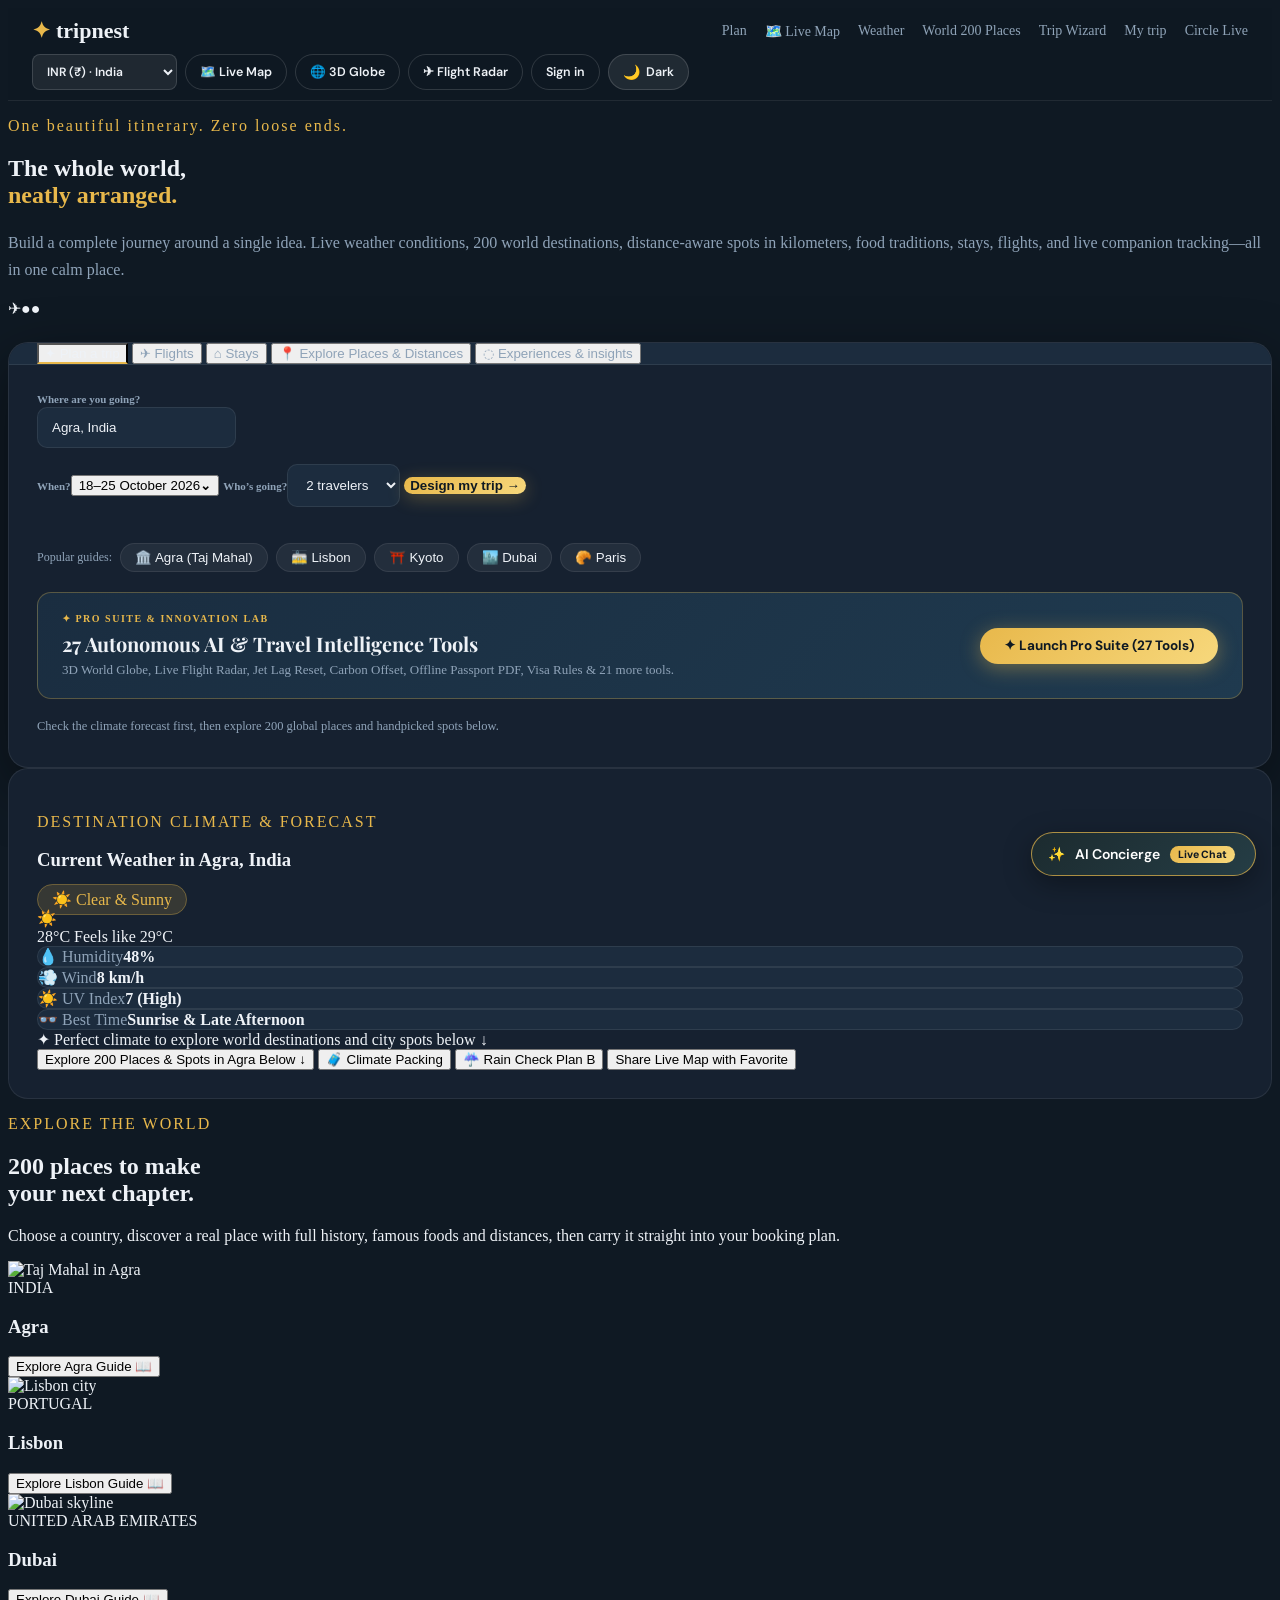
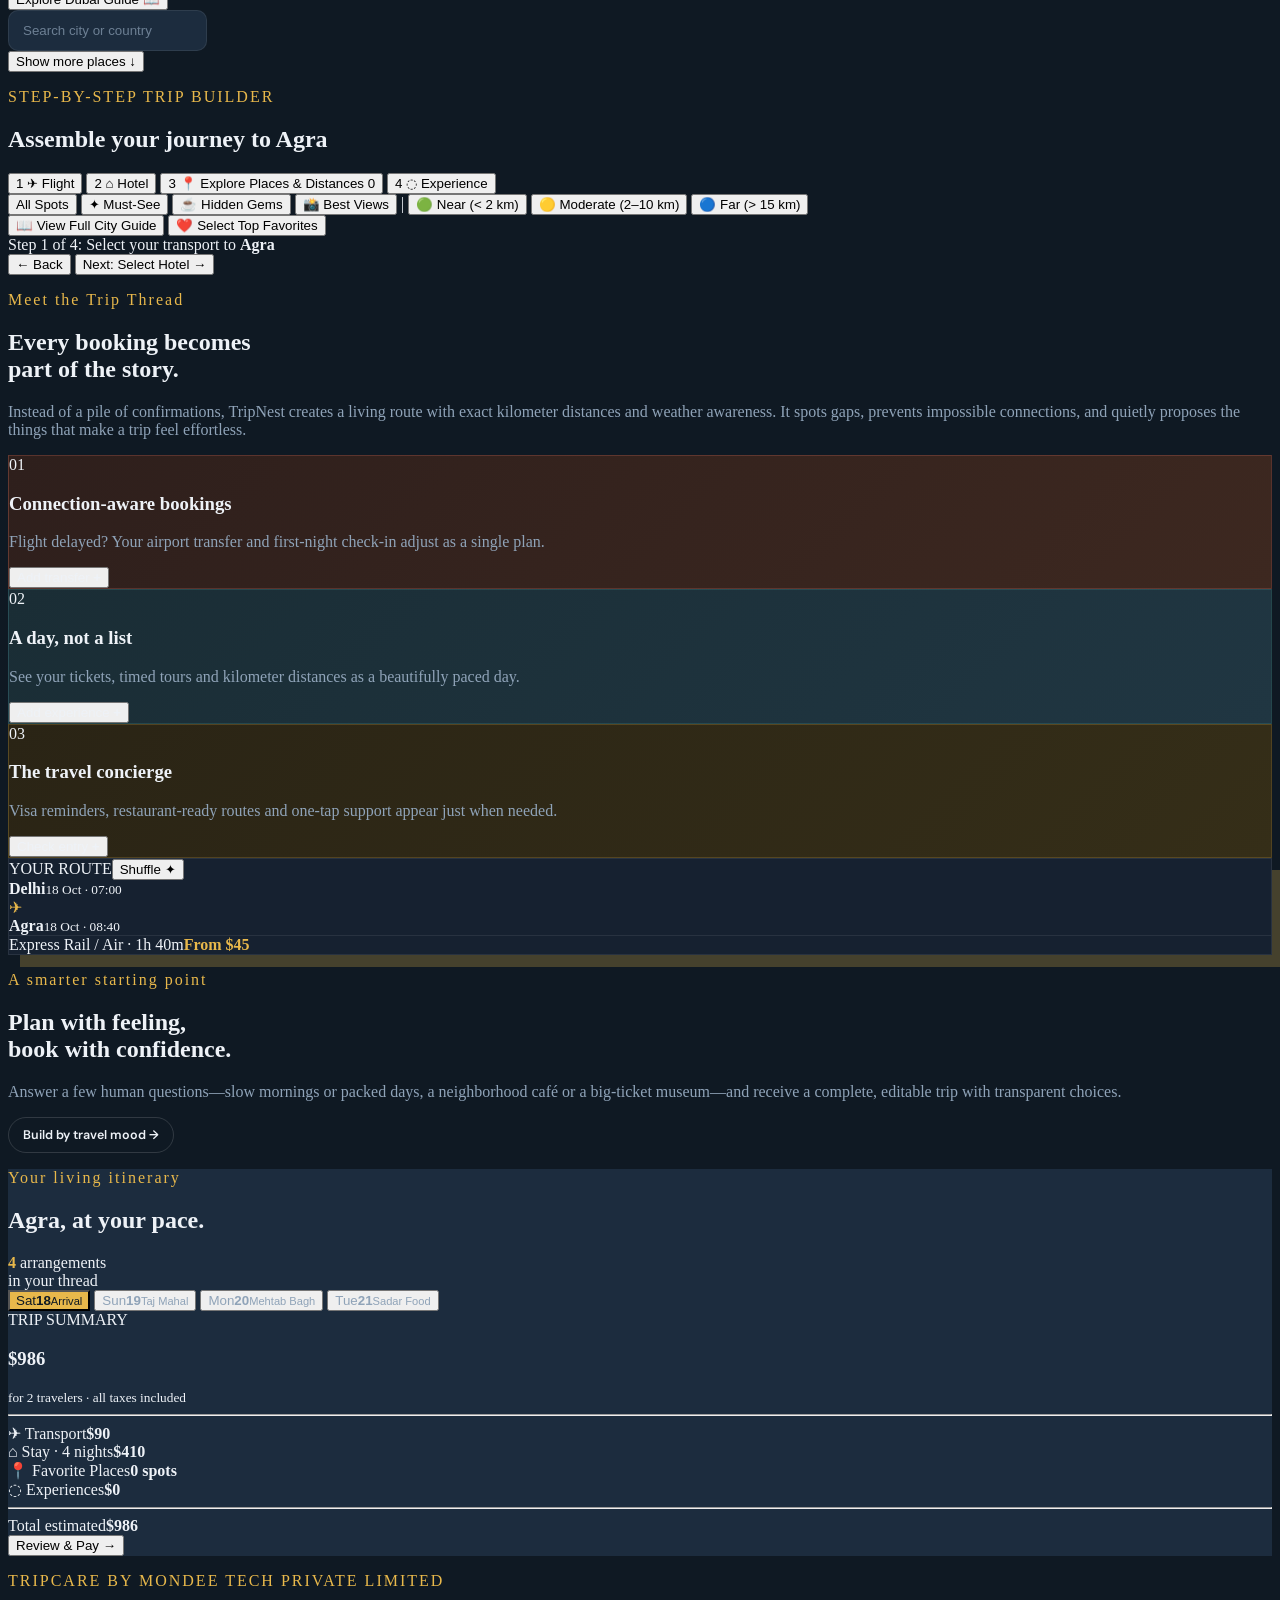
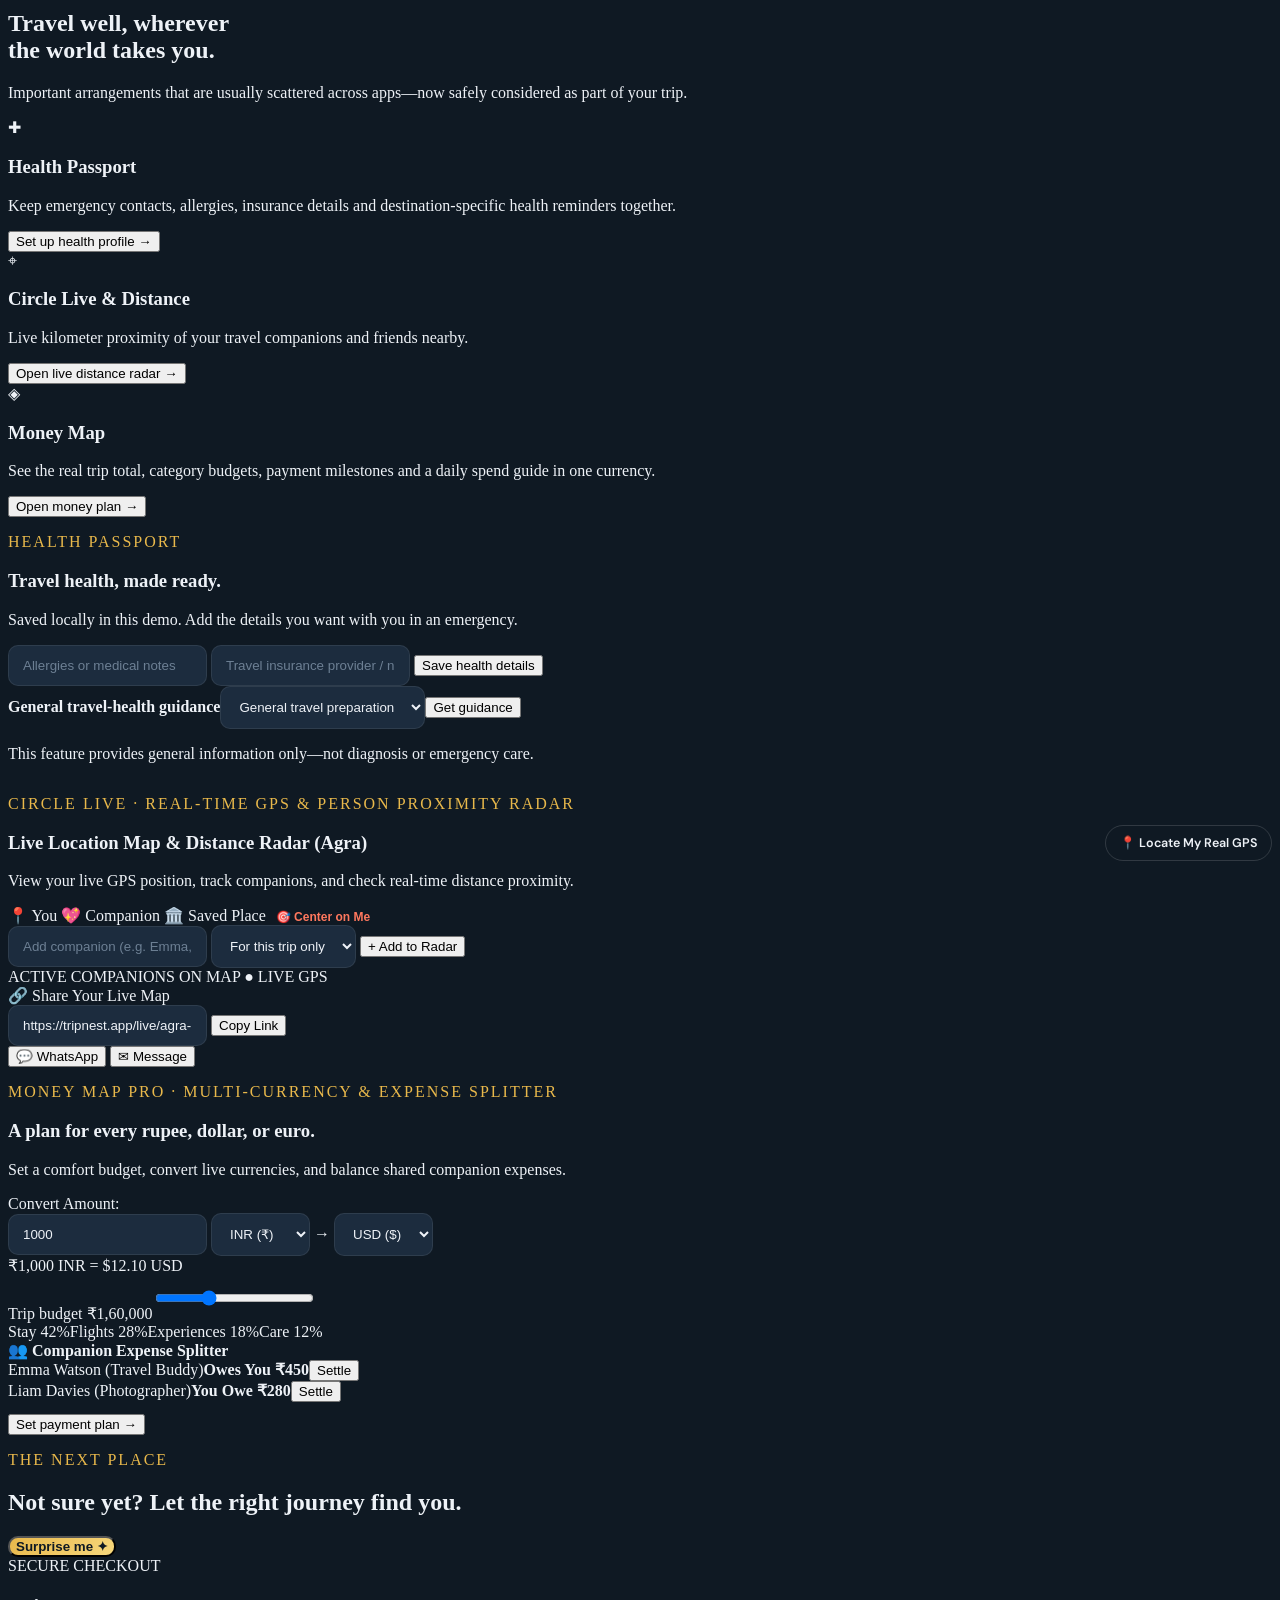
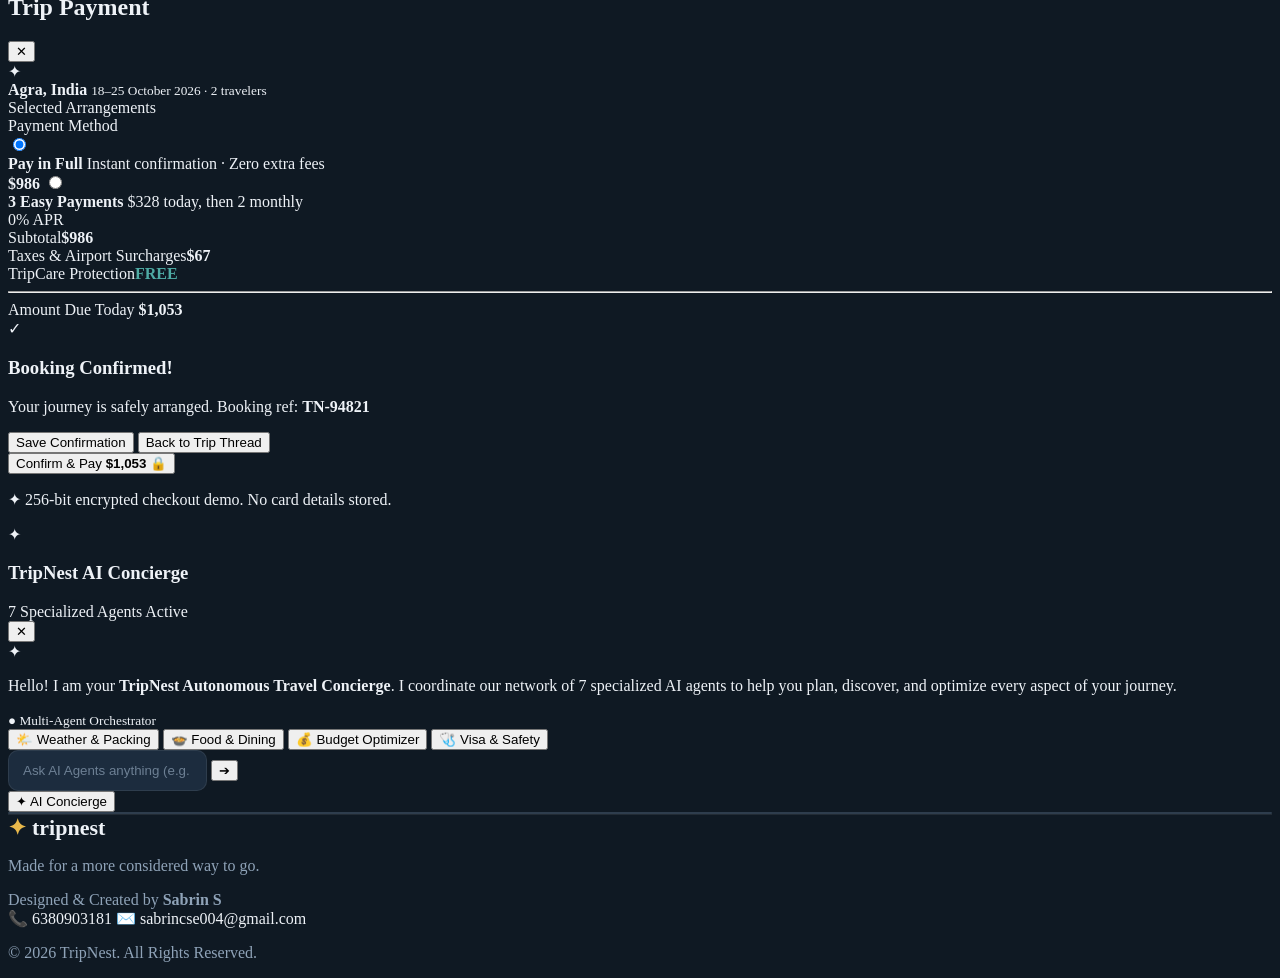
==== commit 3d5cfba1: "Fix navbar overlapping layout, add solid black text in light theme, and expand destination images" ====
--- a/index.html
+++ b/index.html
@@ -16,15 +16,414 @@
     <link rel="stylesheet" href="css/styles-features.css" />
     <link rel="stylesheet" href="https://unpkg.com/leaflet@1.9.4/dist/leaflet.css" crossorigin="" />
     <link rel="stylesheet" href="css/styles-livemap.css" />
-
-
-    
+    <link rel="stylesheet" href="css/styles-override.css?v=4" />
+    <style>
+      /* ── TRIPNEST INLINE THEME — navy + gold (no-cache, always fresh) ── */
+      :root {
+        --tn-bg:#0f1923; --tn-surface:#162130; --tn-surface2:#1c2c3e;
+        --tn-border:rgba(255,255,255,0.08); --tn-gold:#e8b84b; --tn-gold2:#f7d87c;
+        --tn-text:#eef2f7; --tn-muted:#8fa3b8; --tn-ink:#0f1923;
+      }
+      html,body{background:#0f1923!important;color:#eef2f7!important;}
+
+      /* NAV */
+      header.nav{background:rgba(15,25,35,.97)!important;backdrop-filter:blur(16px)!important;border-bottom:1px solid rgba(255,255,255,.08)!important;position:sticky!important;top:0!important;z-index:900!important;min-height:64px!important;height:auto!important;padding:10px 24px!important;display:flex!important;align-items:center!important;justify-content:space-between!important;flex-wrap:wrap!important;gap:10px 16px!important;}
+      .brand{color:#eef2f7!important;font-weight:700!important;font-size:22px!important;display:flex!important;align-items:center!important;gap:6px!important;text-decoration:none!important;}.brand span{color:#e8b84b!important;}
+      nav{display:flex!important;align-items:center!important;gap:18px!important;flex-wrap:wrap!important;}
+      nav a{color:#8fa3b8!important;font-weight:500!important;font-size:14px!important;text-decoration:none!important;transition:color .2s!important;}nav a:hover{color:#eef2f7!important;}
+      .nav-actions{display:flex!important;align-items:center!important;gap:8px!important;flex-wrap:wrap!important;}
+      .sign-in,.outline-btn{background:transparent!important;border:1px solid rgba(255,255,255,.14)!important;color:#eef2f7!important;border-radius:100px!important;padding:7px 14px!important;height:36px!important;display:inline-flex!important;align-items:center!important;justify-content:center!important;font:600 12.5px "DM Sans",sans-serif!important;transition:all .2s!important;cursor:pointer!important;white-space:nowrap!important;}
+      .sign-in:hover,.outline-btn:hover{border-color:#e8b84b!important;color:#e8b84b!important;}
+      .currency-nav-select{background:rgba(255,255,255,.07)!important;border:1px solid rgba(255,255,255,.14)!important;color:#eef2f7!important;border-radius:8px!important;padding:0 10px!important;height:36px!important;font:600 12px "DM Sans",sans-serif!important;max-width:145px!important;cursor:pointer!important;}
+
+      /* HERO */
+      .eyebrow{color:#e8b84b!important;letter-spacing:2px!important;}
+      .hero h1,.concept h2,.split-section h2,.itinerary-section h2,.newsletter h2{color:#eef2f7!important;}
+      h1 em{color:#e8b84b!important;font-style:normal!important;}
+      .hero-copy{color:#8fa3b8!important;font-size:16px!important;line-height:1.7!important;}
+
+      /* PLANNER CARD */
+      .planner{background:#162130!important;border:1px solid rgba(255,255,255,.08)!important;border-radius:20px!important;box-shadow:0 20px 60px rgba(0,0,0,.45)!important;overflow:hidden!important;margin-top:24px!important;}
+      .tab-row{background:#1c2c3e!important;border-bottom:1px solid rgba(255,255,255,.08)!important;padding:0 28px!important;}
+      .tab-row button{color:#8fa3b8!important;}.tab-row button.active{color:#eef2f7!important;border-bottom:2px solid #e8b84b!important;}
+      .search-box{background:#162130!important;padding:24px 28px!important;gap:16px!important;}
+      .search-box label{color:#8fa3b8!important;font-size:11px!important;font-weight:700!important;}
+      input,select{background:#1c2c3e!important;border:1px solid rgba(255,255,255,.08)!important;color:#eef2f7!important;border-radius:10px!important;padding:12px 14px!important;}
+      input:focus,select:focus{border-color:#e8b84b!important;box-shadow:0 0 0 3px rgba(232,184,75,.12)!important;outline:none!important;}
+      input::placeholder{color:#8fa3b8!important;opacity:.7!important;}
+      .search-btn{background:linear-gradient(135deg,#e8b84b,#f7d87c)!important;color:#0f1923!important;border:none!important;border-radius:10px!important;font-weight:700!important;box-shadow:0 4px 18px rgba(232,184,75,.3)!important;}
+      .search-btn:hover{transform:translateY(-2px)!important;box-shadow:0 8px 28px rgba(232,184,75,.5)!important;}
+
+      /* QUICK PILLS */
+      .quick-destination-pills{background:#162130!important;padding:12px 28px 20px!important;display:flex!important;align-items:center!important;gap:8px!important;flex-wrap:wrap!important;}
+      .quick-destination-pills span{color:#8fa3b8!important;font-size:12px!important;}
+      .quick-pill-btn{background:rgba(255,255,255,.06)!important;border:1px solid rgba(255,255,255,.08)!important;color:#eef2f7!important;border-radius:999px!important;padding:6px 14px!important;cursor:pointer!important;transition:all .2s!important;}
+      .quick-pill-btn:hover{background:rgba(232,184,75,.12)!important;border-color:#e8b84b!important;color:#e8b84b!important;}
+
+      /* PRO SUITE BANNER — properly aligned */
+      .planner-suite-banner{margin:0 28px 20px!important;background:linear-gradient(135deg,#1a2d40,#1f3a4f)!important;border:1px solid rgba(232,184,75,.3)!important;border-radius:14px!important;padding:20px 24px!important;}
+      .planner-suite-header{display:flex!important;align-items:center!important;justify-content:space-between!important;gap:20px!important;flex-wrap:wrap!important;}
+      .planner-suite-title{flex:1!important;min-width:0!important;}
+      .planner-suite-badge{font-size:10px!important;font-weight:800!important;letter-spacing:1.5px!important;color:#e8b84b!important;text-transform:uppercase!important;display:block!important;margin-bottom:6px!important;}
+      .planner-suite-banner h3{margin:0 0 5px!important;font:700 20px "Playfair Display",serif!important;color:#eef2f7!important;}
+      .planner-suite-banner p{margin:0!important;font-size:13px!important;color:#8fa3b8!important;}
+      .highlight-suite-btn{background:linear-gradient(135deg,#e8b84b,#f7d87c)!important;color:#0f1923!important;border:none!important;border-radius:999px!important;padding:12px 24px!important;font:700 13.5px "DM Sans",sans-serif!important;white-space:nowrap!important;flex-shrink:0!important;cursor:pointer!important;box-shadow:0 4px 20px rgba(232,184,75,.4)!important;animation:none!important;transition:all .25s!important;}
+      .highlight-suite-btn:hover{transform:translateY(-2px)!important;box-shadow:0 8px 30px rgba(232,184,75,.6)!important;}
+      .helper{padding:0 28px 20px!important;color:#8fa3b8!important;font-size:12.5px!important;}
+
+      /* SECTIONS */
+      .itinerary-section{background:#1c2c3e!important;}
+      .itinerary-section h2{color:#eef2f7!important;}
+      .day{color:#8fa3b8!important;}.day.active{background:#e8b84b!important;color:#0f1923!important;}
+      .event-content{background:#162130!important;border:1px solid rgba(255,255,255,.08)!important;color:#eef2f7!important;}
+      .event-content b{color:#eef2f7!important;}.event-content small{color:#8fa3b8!important;}
+      .trip-total{background:#162130!important;border:1px solid rgba(255,255,255,.08)!important;border-radius:16px!important;}
+      .trip-total p,.trip-total small{color:#8fa3b8!important;}.trip-total h3{color:#e8b84b!important;}
+      .trip-total hr{border-top:1px solid rgba(255,255,255,.08)!important;}
+      .trip-total button{background:linear-gradient(135deg,#e8b84b,#f7d87c)!important;color:#0f1923!important;border-radius:10px!important;font-weight:700!important;}
+      .trip-count b{color:#e8b84b!important;}
+      .feature-card.coral{background:linear-gradient(135deg,#2e1f1c,#3d2820)!important;border:1px solid rgba(255,127,110,.2)!important;}
+      .feature-card.blue{background:linear-gradient(135deg,#1a2d35,#203642)!important;border:1px solid rgba(78,171,164,.2)!important;}
+      .feature-card.yellow{background:linear-gradient(135deg,#2a2415,#352e18)!important;border:1px solid rgba(232,184,75,.2)!important;}
+      .feature-card h3,.feature-card span,.feature-card button{color:#eef2f7!important;}
+      .feature-card p{color:#8fa3b8!important;}
+      .route-card{background:#162130!important;border:1px solid rgba(255,255,255,.08)!important;box-shadow:12px 12px 0 rgba(232,184,75,.25)!important;color:#eef2f7!important;}
+      .route-line>span{color:#e8b84b!important;}.route-footer{border-top:1px solid rgba(255,255,255,.08)!important;}.route-footer strong{color:#e8b84b!important;}
+      .section-copy,.concept>p{color:#8fa3b8!important;}
+      .weather-card-container{background:#162130!important;border:1px solid rgba(255,255,255,.08)!important;border-radius:20px!important;padding:28px!important;}
+      .weather-header h3,.weather-temp{color:#eef2f7!important;}
+      .weather-badge{background:rgba(232,184,75,.15)!important;border:1px solid rgba(232,184,75,.3)!important;color:#e8b84b!important;border-radius:999px!important;padding:6px 14px!important;}
+      .w-metric{background:#1c2c3e!important;border:1px solid rgba(255,255,255,.08)!important;border-radius:12px!important;color:#eef2f7!important;}
+      .w-metric span{color:#8fa3b8!important;}
+      dialog{background:#162130!important;color:#eef2f7!important;border:1px solid rgba(255,255,255,.08)!important;border-radius:20px!important;}
+      dialog h2{color:#eef2f7!important;}dialog::backdrop{background:rgba(5,10,18,.85)!important;}
+      .account-tabs button{color:#8fa3b8!important;}.account-tabs .active{color:#e8b84b!important;border-bottom-color:#e8b84b!important;}
+      footer{border-top:1px solid rgba(255,255,255,.08)!important;color:#8fa3b8!important;}
+      footer a{color:#eef2f7!important;text-decoration:none!important;}
+      .newsletter h2{color:#eef2f7!important;}.newsletter button{background:linear-gradient(135deg,#e8b84b,#f7d87c)!important;color:#0f1923!important;font-weight:700!important;border-radius:10px!important;}
+      #toast{background:#1c2c3e!important;border:1px solid rgba(255,255,255,.08)!important;color:#eef2f7!important;border-radius:12px!important;bottom:90px!important;right:24px!important;z-index:1001!important;}
+
+      /* AI CHAT WIDGET */
+      .ai-chat-widget-container{position:fixed!important;bottom:24px!important;right:24px!important;z-index:1000!important;display:flex!important;flex-direction:column!important;align-items:flex-end!important;gap:10px!important;pointer-events:none!important;}
+      .ai-chat-widget-container>*{pointer-events:auto!important;}
+      .omni-floating-btn{display:inline-flex!important;align-items:center!important;gap:10px!important;background:linear-gradient(135deg,#1c2b2f,#253d45)!important;color:#fff!important;border:1.5px solid rgba(232,184,75,.7)!important;border-radius:999px!important;padding:12px 20px 12px 16px!important;font:600 14px "DM Sans",sans-serif!important;cursor:pointer!important;box-shadow:0 8px 28px rgba(0,0,0,.35)!important;transition:all .25s!important;}
+      .omni-floating-btn:hover{transform:translateY(-3px)!important;border-color:#f7d87c!important;}
+      .omni-floating-sparkle{color:#e8b84b!important;}
+      .omni-floating-badge{background:linear-gradient(135deg,#e8b84b,#f7d87c)!important;color:#0f1923!important;font-size:10.5px!important;font-weight:800!important;padding:2px 8px!important;border-radius:999px!important;}
+      .ai-chat-drawer{width:min(380px,calc(100vw - 48px))!important;max-height:min(540px,calc(100vh - 120px))!important;background:#111e29!important;border:1px solid rgba(232,184,75,.25)!important;border-radius:20px!important;box-shadow:0 24px 72px rgba(0,0,0,.6)!important;display:flex!important;flex-direction:column!important;overflow:hidden!important;transform:translateY(14px) scale(.97)!important;opacity:0!important;transition:transform .3s cubic-bezier(.16,1,.3,1),opacity .3s cubic-bezier(.16,1,.3,1)!important;pointer-events:none!important;}
+      .ai-chat-drawer.open{transform:translateY(0) scale(1)!important;opacity:1!important;pointer-events:auto!important;}
+      .ai-chat-drawer.hidden{display:none!important;}
+      .ai-chat-drawer-header{background:linear-gradient(135deg,#152030,#1c2d3e)!important;border-bottom:1px solid rgba(232,184,75,.15)!important;padding:16px 18px!important;display:flex!important;align-items:center!important;justify-content:space-between!important;flex-shrink:0!important;}
+      .ai-chat-badge{color:#e8b84b!important;font-size:10px!important;font-weight:800!important;}
+      .ai-chat-drawer-title h3{color:#eef2f7!important;margin:4px 0 0!important;}
+      .ai-chat-close-btn{background:rgba(255,255,255,.07)!important;border:1px solid rgba(255,255,255,.12)!important;color:#8fa3b8!important;border-radius:50%!important;width:32px!important;height:32px!important;display:flex!important;align-items:center!important;justify-content:center!important;cursor:pointer!important;font-size:18px!important;transition:all .2s!important;}
+      .ai-chat-close-btn:hover{background:rgba(232,184,75,.15)!important;border-color:#e8b84b!important;color:#e8b84b!important;}
+      .ai-chat-drawer-body{flex:1!important;overflow-y:auto!important;padding:16px!important;display:flex!important;flex-direction:column!important;gap:12px!important;}
+      .ai-chat-drawer-actions{display:flex!important;gap:8px!important;}
+      .voice-btn,.passport-pdf-btn{flex:1!important;padding:9px 12px!important;border-radius:10px!important;border:1px solid rgba(255,255,255,.08)!important;background:rgba(255,255,255,.05)!important;color:#eef2f7!important;font:500 12px "DM Sans",sans-serif!important;cursor:pointer!important;transition:all .2s!important;text-align:center!important;}
+      .voice-btn:hover,.passport-pdf-btn:hover{background:rgba(232,184,75,.12)!important;border-color:#e8b84b!important;color:#e8b84b!important;}
+      .ai-prompts{display:flex!important;flex-direction:column!important;gap:6px!important;}
+      .ai-prompts span{font-size:10.5px!important;font-weight:700!important;color:#8fa3b8!important;text-transform:uppercase!important;display:block!important;}
+      .ai-prompts button{background:rgba(255,255,255,.05)!important;border:1px solid rgba(255,255,255,.08)!important;color:#eef2f7!important;border-radius:10px!important;padding:9px 12px!important;font:500 12.5px "DM Sans",sans-serif!important;cursor:pointer!important;text-align:left!important;transition:all .2s!important;}
+      .ai-prompts button:hover{background:rgba(232,184,75,.1)!important;border-color:rgba(232,184,75,.4)!important;color:#f7d87c!important;}
+      .ai-response{background:rgba(255,255,255,.04)!important;border:1px solid rgba(255,255,255,.08)!important;border-radius:12px!important;padding:14px!important;font-size:13px!important;color:#eef2f7!important;line-height:1.6!important;min-height:80px!important;}
+      .ai-response b{color:#e8b84b!important;display:block!important;margin-bottom:4px!important;font-size:11px!important;text-transform:uppercase!important;}
+      .ai-chat-drawer-footer{padding:12px 14px 14px!important;border-top:1px solid rgba(255,255,255,.08)!important;background:rgba(0,0,0,.15)!important;flex-shrink:0!important;}
+      .ai-chat-form{display:flex!important;gap:8px!important;align-items:center!important;}
+      .ai-input-wrap{flex:1!important;display:flex!important;align-items:center!important;background:rgba(255,255,255,.06)!important;border:1px solid rgba(255,255,255,.08)!important;border-radius:12px!important;padding:0 12px!important;transition:border-color .2s!important;}
+      .ai-input-wrap:focus-within{border-color:#e8b84b!important;box-shadow:0 0 0 3px rgba(232,184,75,.1)!important;}
+      .ai-input-icon{font-size:14px!important;margin-right:6px!important;opacity:.7!important;}
+      #aiInput{background:transparent!important;border:none!important;color:#eef2f7!important;font:14px "DM Sans",sans-serif!important;padding:10px 0!important;width:100%!important;outline:none!important;box-shadow:none!important;}
+      #aiInput::placeholder{color:#8fa3b8!important;opacity:.7!important;}
+      .ai-chat-submit{background:linear-gradient(135deg,#e8b84b,#f7d87c)!important;color:#0f1923!important;border:none!important;border-radius:10px!important;width:38px!important;height:38px!important;display:flex!important;align-items:center!important;justify-content:center!important;font-size:16px!important;font-weight:700!important;cursor:pointer!important;flex-shrink:0!important;transition:all .2s!important;}
+      .ai-chat-submit:hover{transform:scale(1.08)!important;}
+
+      /* SCROLLBAR */
+      ::-webkit-scrollbar{width:6px;height:6px;}
+      ::-webkit-scrollbar-track{background:rgba(255,255,255,.03);}
+      ::-webkit-scrollbar-thumb{background:rgba(255,255,255,.12);border-radius:999px;}
+      ::-webkit-scrollbar-thumb:hover{background:rgba(232,184,75,.35);}
+
+      /* RESPONSIVE */
+      @media(max-width:768px){
+        .planner-suite-header{flex-direction:column!important;align-items:flex-start!important;}
+        .highlight-suite-btn{width:100%!important;text-align:center!important;}
+        .ai-chat-widget-container{bottom:16px!important;right:16px!important;}
+      }
+      @media(max-width:480px){.omni-floating-label{display:none!important;}}
+
+      /* ── THEME TOGGLE BUTTON ── */
+      .theme-toggle-btn {
+        display:inline-flex!important; align-items:center!important; justify-content:center!important; gap:6px!important;
+        background:rgba(255,255,255,.08)!important; border:1px solid rgba(255,255,255,.15)!important;
+        color:#eef2f7!important; border-radius:999px!important; padding:0 14px!important; height:36px!important;
+        font:600 12.5px "DM Sans",sans-serif!important; cursor:pointer!important;
+        transition:all .25s!important; white-space:nowrap!important;
+      }
+      .theme-toggle-btn:hover{background:rgba(232,184,75,.15)!important;border-color:#e8b84b!important;color:#e8b84b!important;}
+      .theme-toggle-icon{font-size:14px!important;}
+
+      /* ── OMNI SUITE MODAL — CENTERED ── */
+      dialog.omni-suite-modal {
+        position:fixed!important;
+        inset:0!important;
+        margin:auto!important;
+        width:min(95vw,1240px)!important;
+        height:min(88vh,860px)!important;
+        max-width:1240px!important;
+        max-height:860px!important;
+        border:none!important;
+        border-radius:20px!important;
+        padding:0!important;
+        overflow:hidden!important;
+        z-index:1050!important;
+        transform:none!important;
+        top:auto!important; left:auto!important;
+      }
+      dialog.omni-suite-modal::backdrop{
+        background:rgba(5,10,18,.82)!important;
+        backdrop-filter:blur(10px)!important;
+      }
+
+      /* ── LIGHT THEME (White Background + Solid Black Text) ── */
+      html[data-theme="light"] {
+        --tn-bg:#f8fafc; --tn-surface:#ffffff; --tn-surface2:#f1f5f9;
+        --tn-border:#cbd5e1; --tn-gold:#d97706; --tn-gold2:#b45309;
+        --tn-text:#000000; --tn-muted:#1e293b; --tn-ink:#000000;
+      }
+      html[data-theme="light"], html[data-theme="light"] body {
+        background:#f8fafc!important;
+        color:#000000!important;
+      }
+      html[data-theme="light"] header.nav {
+        background:rgba(255,255,255,.98)!important;
+        border-bottom:1px solid #cbd5e1!important;
+      }
+      html[data-theme="light"] .brand { color:#000000!important; font-weight:800!important; }
+      html[data-theme="light"] .brand span { color:#d97706!important; }
+      html[data-theme="light"] nav a { color:#0f172a!important; font-weight:600!important; }
+      html[data-theme="light"] nav a:hover { color:#d97706!important; }
+      html[data-theme="light"] .sign-in,
+      html[data-theme="light"] .outline-btn,
+      html[data-theme="light"] .theme-toggle-btn {
+        background:#ffffff!important;
+        border:1.5px solid #94a3b8!important;
+        color:#000000!important;
+        font-weight:700!important;
+      }
+      html[data-theme="light"] .sign-in:hover,
+      html[data-theme="light"] .outline-btn:hover,
+      html[data-theme="light"] .theme-toggle-btn:hover {
+        border-color:#d97706!important;
+        color:#d97706!important;
+        background:#fffbeb!important;
+      }
+      html[data-theme="light"] .currency-nav-select {
+        background:#ffffff!important;
+        border:1.5px solid #94a3b8!important;
+        color:#000000!important;
+        font-weight:700!important;
+      }
+      html[data-theme="light"] .eyebrow { color:#d97706!important; font-weight:800!important; }
+      html[data-theme="light"] h1,
+      html[data-theme="light"] h2,
+      html[data-theme="light"] h3,
+      html[data-theme="light"] h4,
+      html[data-theme="light"] h5,
+      html[data-theme="light"] h6,
+      html[data-theme="light"] .hero h1,
+      html[data-theme="light"] .concept h2,
+      html[data-theme="light"] .split-section h2,
+      html[data-theme="light"] .itinerary-section h2,
+      html[data-theme="light"] .newsletter h2 {
+        color:#000000!important;
+        font-weight:700!important;
+      }
+      html[data-theme="light"] h1 em { color:#d97706!important; }
+      html[data-theme="light"] p,
+      html[data-theme="light"] .hero-copy,
+      html[data-theme="light"] .section-copy,
+      html[data-theme="light"] .concept>p {
+        color:#0f172a!important;
+        font-weight:500!important;
+      }
+      html[data-theme="light"] .planner {
+        background:#ffffff!important;
+        border:1px solid #cbd5e1!important;
+        box-shadow:0 12px 36px rgba(0,0,0,.08)!important;
+      }
+      html[data-theme="light"] .tab-row {
+        background:#f8fafc!important;
+        border-bottom:1px solid #cbd5e1!important;
+      }
+      html[data-theme="light"] .tab-row button {
+        color:#334155!important;
+        font-weight:600!important;
+      }
+      html[data-theme="light"] .tab-row button.active {
+        color:#000000!important;
+        border-bottom:3px solid #d97706!important;
+        font-weight:700!important;
+      }
+      html[data-theme="light"] .search-box { background:#ffffff!important; }
+      html[data-theme="light"] .search-box label { color:#000000!important; font-weight:800!important; }
+      html[data-theme="light"] input,
+      html[data-theme="light"] select,
+      html[data-theme="light"] textarea {
+        background:#ffffff!important;
+        border:1.5px solid #94a3b8!important;
+        color:#000000!important;
+        font-weight:600!important;
+      }
+      html[data-theme="light"] input:focus,
+      html[data-theme="light"] select:focus {
+        border-color:#d97706!important;
+        box-shadow:0 0 0 3px rgba(217,119,6,.15)!important;
+      }
+      html[data-theme="light"] input::placeholder {
+        color:#475569!important;
+        opacity:1!important;
+      }
+      html[data-theme="light"] .search-btn {
+        background:linear-gradient(135deg,#d97706,#f59e0b)!important;
+        color:#ffffff!important;
+        font-weight:800!important;
+        box-shadow:0 4px 18px rgba(217,119,6,.35)!important;
+      }
+      html[data-theme="light"] .quick-destination-pills { background:#ffffff!important; }
+      html[data-theme="light"] .quick-destination-pills span { color:#000000!important; font-weight:700!important; }
+      html[data-theme="light"] .quick-pill-btn {
+        background:#f1f5f9!important;
+        border:1px solid #cbd5e1!important;
+        color:#000000!important;
+        font-weight:600!important;
+      }
+      html[data-theme="light"] .quick-pill-btn:hover {
+        background:#fffbeb!important;
+        border-color:#d97706!important;
+        color:#d97706!important;
+      }
+      html[data-theme="light"] .planner-suite-banner {
+        background:#0f172a!important;
+        border:1.5px solid #d97706!important;
+      }
+      html[data-theme="light"] .planner-suite-badge { color:#fcd34d!important; }
+      html[data-theme="light"] .planner-suite-banner h3 { color:#ffffff!important; }
+      html[data-theme="light"] .planner-suite-banner p { color:#cbd5e1!important; }
+      html[data-theme="light"] .highlight-suite-btn {
+        background:linear-gradient(135deg,#d97706,#f59e0b)!important;
+        color:#ffffff!important;
+        font-weight:800!important;
+      }
+      html[data-theme="light"] .helper { color:#334155!important; font-weight:500!important; }
+      html[data-theme="light"] .weather-card-container,
+      html[data-theme="light"] .event-content,
+      html[data-theme="light"] .trip-total,
+      html[data-theme="light"] dialog,
+      html[data-theme="light"] .ai-chat-drawer {
+        background:#ffffff!important;
+        border:1px solid #cbd5e1!important;
+        color:#000000!important;
+      }
+      html[data-theme="light"] .weather-header h3,
+      html[data-theme="light"] .weather-temp,
+      html[data-theme="light"] .event-content b,
+      html[data-theme="light"] .trip-total h3,
+      html[data-theme="light"] dialog h2,
+      html[data-theme="light"] .ai-chat-drawer-title h3 {
+        color:#000000!important;
+      }
+      html[data-theme="light"] .weather-badge {
+        background:#fffbeb!important;
+        border:1.5px solid #d97706!important;
+        color:#b45309!important;
+        font-weight:700!important;
+      }
+      html[data-theme="light"] .w-metric {
+        background:#f1f5f9!important;
+        border:1px solid #cbd5e1!important;
+        color:#000000!important;
+      }
+      html[data-theme="light"] .w-metric span { color:#334155!important; font-weight:600!important; }
+      html[data-theme="light"] .itinerary-section { background:#f1f5f9!important; }
+      html[data-theme="light"] .day { color:#0f172a!important; font-weight:700!important; }
+      html[data-theme="light"] .day.active { background:#0f172a!important; color:#ffffff!important; }
+      html[data-theme="light"] .event-content small { color:#334155!important; font-weight:500!important; }
+      html[data-theme="light"] .trip-total p,
+      html[data-theme="light"] .trip-total small { color:#334155!important; }
+      html[data-theme="light"] .trip-total hr { border-top:1px solid #cbd5e1!important; }
+      html[data-theme="light"] .trip-total button {
+        background:#0f172a!important;
+        color:#ffffff!important;
+        font-weight:700!important;
+      }
+      html[data-theme="light"] .trip-count b { color:#d97706!important; }
+      html[data-theme="light"] .route-card {
+        background:#0f172a!important;
+        color:#ffffff!important;
+        box-shadow:12px 12px 0 #f59e0b!important;
+      }
+      html[data-theme="light"] .feature-card.coral { background:linear-gradient(135deg,#fee2e2,#fecaca)!important; border:1px solid #fca5a5!important; }
+      html[data-theme="light"] .feature-card.blue { background:linear-gradient(135deg,#e0f2fe,#bae6fd)!important; border:1px solid #7dd3fc!important; }
+      html[data-theme="light"] .feature-card.yellow { background:linear-gradient(135deg,#fef3c7,#fde68a)!important; border:1px solid #fcd34d!important; }
+      html[data-theme="light"] .feature-card h3,
+      html[data-theme="light"] .feature-card span,
+      html[data-theme="light"] .feature-card button { color:#000000!important; font-weight:700!important; }
+      html[data-theme="light"] .feature-card p { color:#0f172a!important; font-weight:500!important; }
+      html[data-theme="light"] .newsletter button { background:#0f172a!important; color:#ffffff!important; }
+      html[data-theme="light"] footer.main-site-footer {
+        border-top:1px solid #cbd5e1!important;
+        color:#0f172a!important;
+      }
+      html[data-theme="light"] .creator-name { color:#000000!important; font-weight:800!important; }
+      html[data-theme="light"] .contact-item { color:#0f172a!important; font-weight:600!important; }
+      html[data-theme="light"] .contact-item:hover { color:#d97706!important; }
+      html[data-theme="light"] footer a { color:#000000!important; font-weight:600!important; }
+    </style>
   </head>
+
+  <script>
+    /* Theme bootstrap & toggle handler */
+    (function(){
+      function applyTheme(theme) {
+        document.documentElement.setAttribute('data-theme', theme);
+        localStorage.setItem('tn-theme', theme);
+        var btn = document.getElementById('themeToggleBtn');
+        if (btn) {
+          if (theme === 'light') {
+            btn.innerHTML = '<span class="theme-toggle-icon">☀️</span> <span class="theme-toggle-label">Light</span>';
+            btn.title = "Switch to Dark mode";
+          } else {
+            btn.innerHTML = '<span class="theme-toggle-icon">🌙</span> <span class="theme-toggle-label">Dark</span>';
+            btn.title = "Switch to Light mode";
+          }
+        }
+      }
+
+      var saved = localStorage.getItem('tn-theme') || 'dark';
+      document.documentElement.setAttribute('data-theme', saved);
+
+      document.addEventListener('DOMContentLoaded', function() {
+        applyTheme(saved);
+        var btn = document.getElementById('themeToggleBtn');
+        if (btn) {
+          btn.addEventListener('click', function() {
+            var current = document.documentElement.getAttribute('data-theme') || 'dark';
+            var next = current === 'light' ? 'dark' : 'light';
+            applyTheme(next);
+          });
+        }
+      });
+    })();
+  </script>
+
   <body>
+
     <header class="nav wrap">
       <a class="brand" href="#top" aria-label="TripNest home"><span>✦</span> tripnest</a>
       <nav>
         <a href="#planner">Plan</a>
+        <a href="#locationPanel" id="navLiveMapLink">🗺️ Live Map</a>
         <a href="#weatherSection">Weather</a>
         <a href="#worldExplorer">World 200 Places</a>
         <a href="#wizardSection">Trip Wizard</a>
@@ -77,9 +476,14 @@
           <option value="KHR">KHR (៛) · Cambodia</option>
           <option value="PGK">PGK (K) · Papua New Guinea</option>
         </select>
+        <button class="sign-in" id="openLiveMapBtn" style="border-color:#ff785e;color:#ff785e;font-weight:700;">🗺️ Live Map</button>
         <button class="sign-in" id="openGlobeBtn">🌐 3D Globe</button>
         <button class="sign-in" id="openFlightRadarBtn">✈ Flight Radar</button>
         <button class="sign-in" id="accountBtn">Sign in</button>
+        <button class="theme-toggle-btn" id="themeToggleBtn" title="Toggle Light / Dark mode" aria-label="Toggle theme">
+          <span class="theme-toggle-icon">🌙</span>
+          <span class="theme-toggle-label">Dark</span>
+        </button>
       </div>
     </header>
 
@@ -322,13 +726,14 @@
         </div>
 
         <!-- CIRCLE LIVE DISTANCE & PERSON PROXIMITY PANEL -->
-        <div class="care-panel hidden" id="locationPanel">
-          <div class="clp-header">
+        <div class="care-panel" id="locationPanel">
+          <div class="clp-header" style="display:flex;justify-content:space-between;align-items:center;flex-wrap:wrap;gap:15px;">
             <div>
-              <p class="eyebrow">CIRCLE LIVE · PERSON PROXIMITY RADAR</p>
-              <h3>Real-time Person Distances in <span class="dest-target-name">Agra</span></h3>
-              <p>Know exactly which travel companion or friend is near or far, in real-time kilometers.</p>
-            </div>
+              <p class="eyebrow">CIRCLE LIVE · REAL-TIME GPS & PERSON PROXIMITY RADAR</p>
+              <h3>Live Location Map & Distance Radar (<span class="dest-target-name">Agra</span>)</h3>
+              <p>View your live GPS position, track companions, and check real-time distance proximity.</p>
+            </div>
+            <button id="locateMeBtn" type="button" class="sign-in" style="background:#ff785e;color:#fff;border:none;font-weight:700;padding:10px 18px;cursor:pointer;border-radius:999px;">📍 Locate My Real GPS</button>
           </div>
 
           <!-- Interactive Leaflet Live Map -->
@@ -338,6 +743,7 @@
               <span class="legend-you">📍 You</span>
               <span class="legend-companion">💖 Companion</span>
               <span class="legend-place">🏛️ Saved Place</span>
+              <button id="legendGpsBtn" type="button" style="background:none;border:none;color:#ff785e;cursor:pointer;font-weight:700;font-size:12px;margin-left:auto;">🎯 Center on Me</button>
             </div>
           </div>
 
@@ -853,7 +1259,23 @@
     </div>
 
     <div id="toast" role="status" aria-live="polite"></div>
-    <footer class="wrap"><a class="brand" href="#top"><span>✦</span> tripnest</a><p>Made for a more considered way to go.</p><p>© 2026</p></footer>
+    <footer class="wrap main-site-footer">
+      <div class="footer-col brand-col">
+        <a class="brand" href="#top"><span>✦</span> tripnest</a>
+        <p class="footer-tagline">Made for a more considered way to go.</p>
+      </div>
+      <div class="footer-col contact-col">
+        <span class="footer-col-title">Designed & Created by</span>
+        <strong class="creator-name">Sabrin S</strong>
+        <div class="contact-details">
+          <a href="tel:6380903181" class="contact-item">📞 6380903181</a>
+          <a href="mailto:sabrincse004@gmail.com" class="contact-item">✉️ sabrincse004@gmail.com</a>
+        </div>
+      </div>
+      <div class="footer-col copyright-col">
+        <p>© 2026 TripNest. All Rights Reserved.</p>
+      </div>
+    </footer>
     <script src="https://unpkg.com/leaflet@1.9.4/dist/leaflet.js" crossorigin=""></script>
     <script src="js/app.js"></script>
     <script src="js/omnisuite.js"></script>
